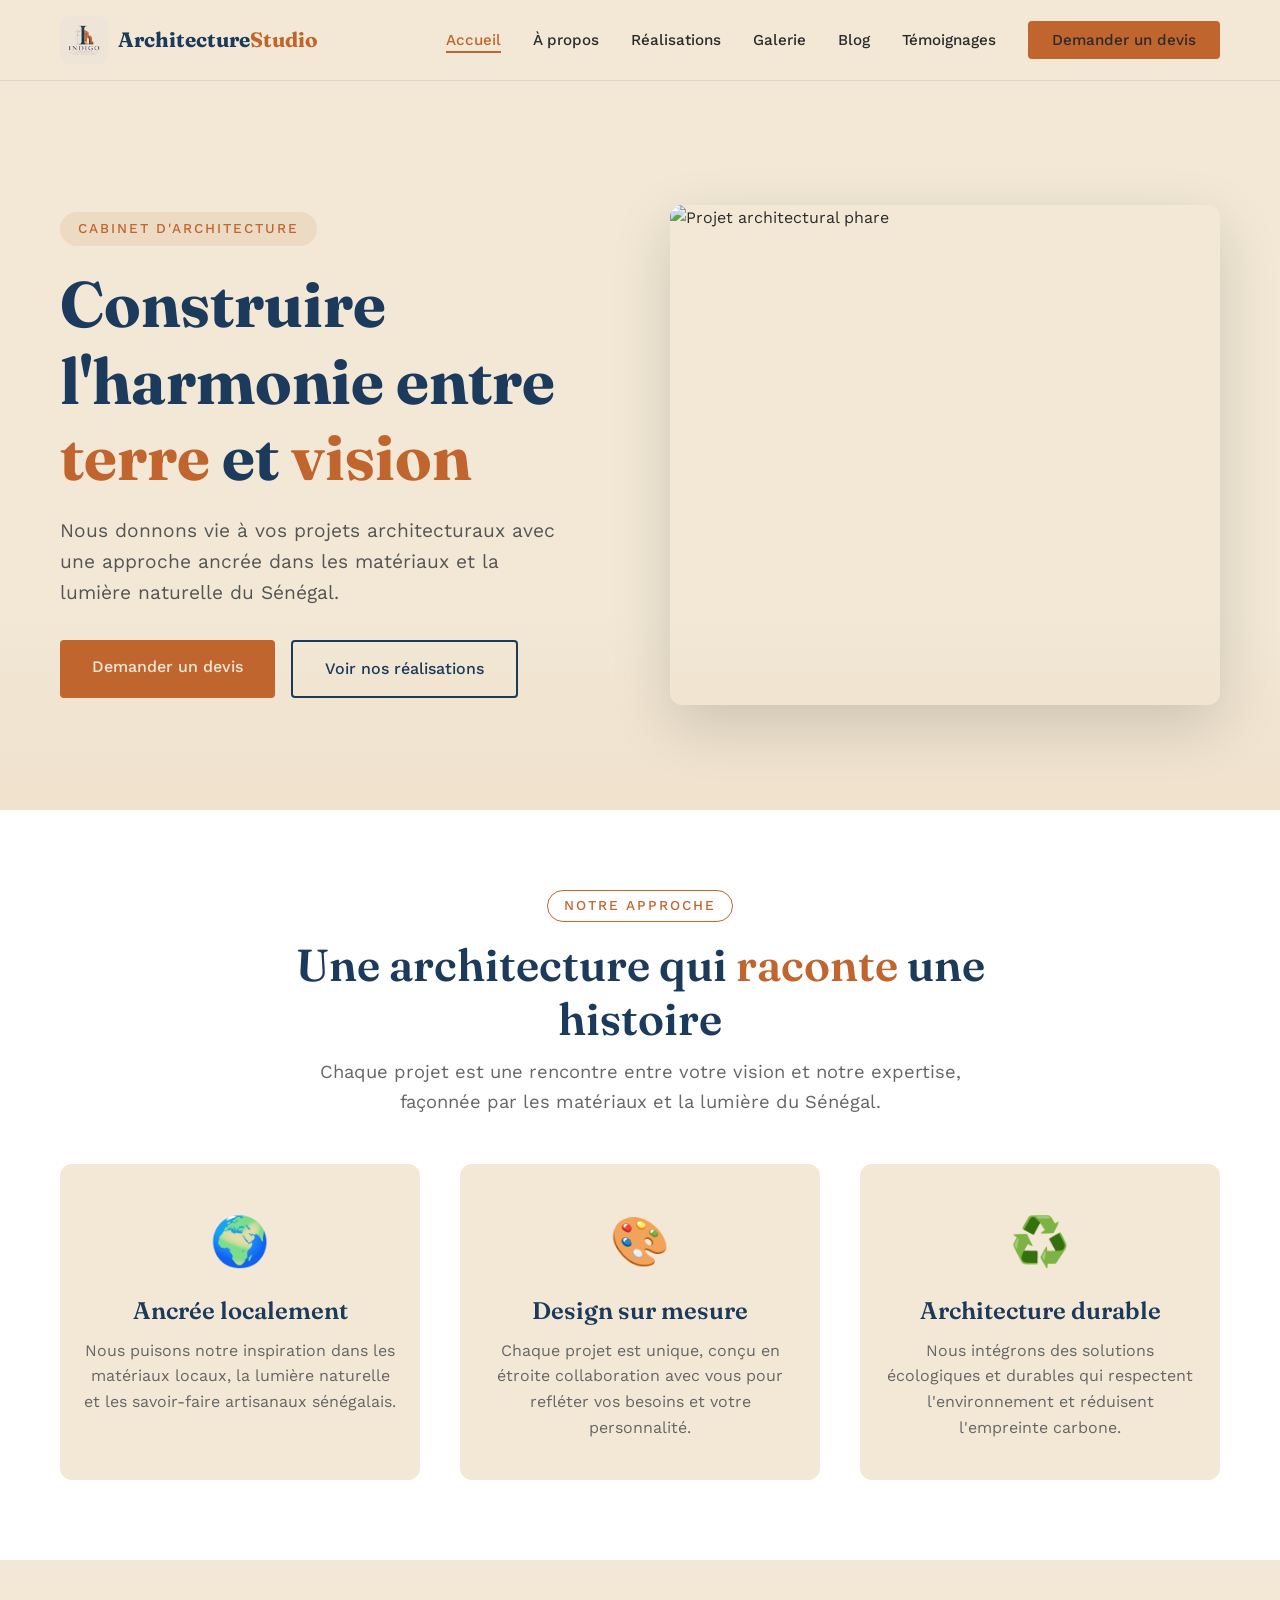
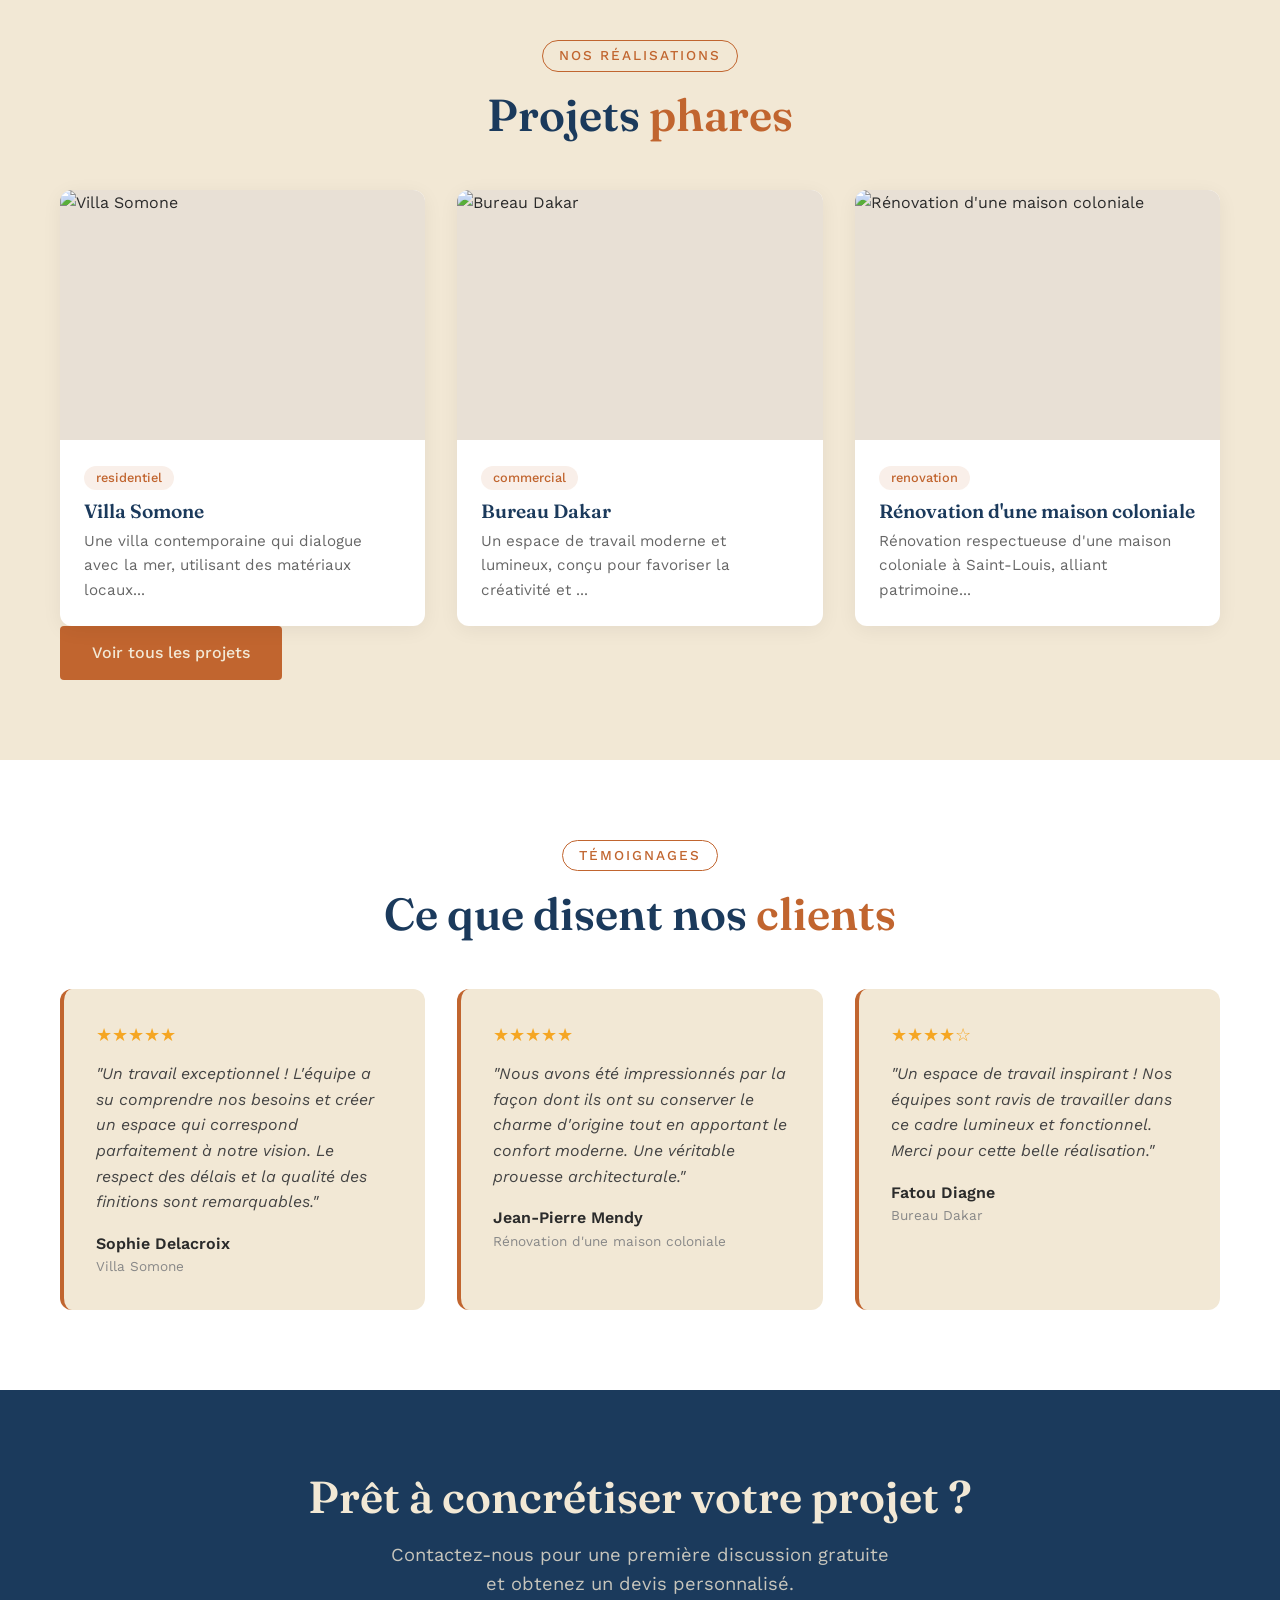
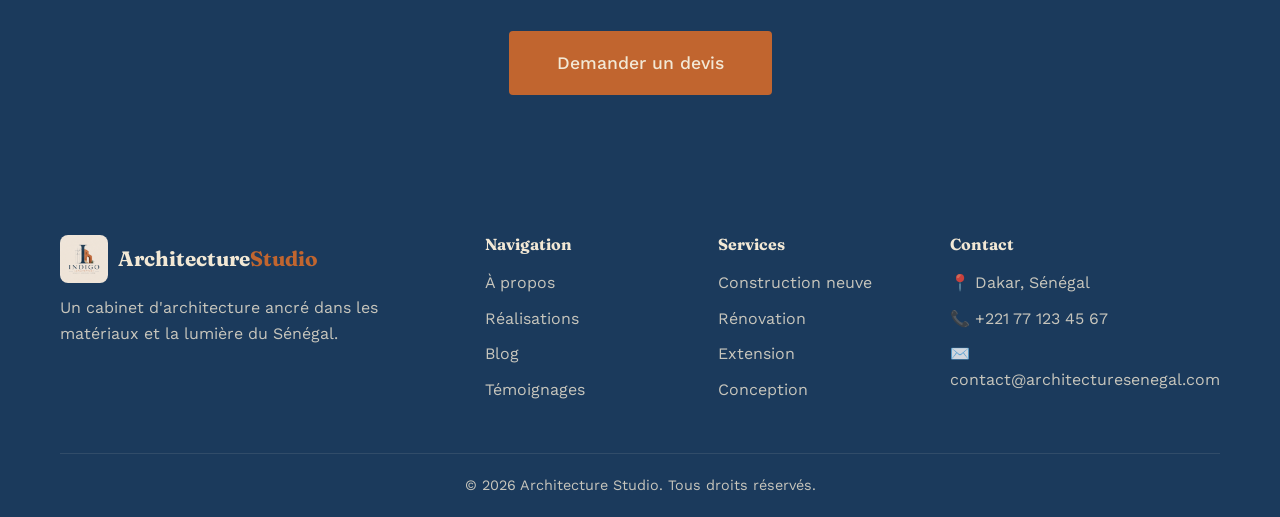
==== index.html @ aea900bd "Premiere commit" ====
<!doctype html>
<html lang="fr">
  <head>
    <meta charset="UTF-8" />
    <meta name="viewport" content="width=device-width, initial-scale=1.0" />
    <title>Cabinet d'Architecture | Réalisations et Devis</title>
    <meta
      name="description"
      content="Cabinet d'architecture spécialisé dans la construction, rénovation et extension. Découvrez nos réalisations et demandez un devis."
    />
    <link rel="preconnect" href="https://fonts.googleapis.com" />
    <link rel="preconnect" href="https://fonts.gstatic.com" crossorigin />
    <link
      href="https://fonts.googleapis.com/css2?family=Fraunces:opsz,wght@9..144,400;9..144,600;9..144,700&family=Work+Sans:wght@300;400;500;600&display=swap"
      rel="stylesheet"
    />
    <link rel="stylesheet" href="css/style.css" />
  </head>
  <body>
    <!-- Header -->
    <header class="header">
      <nav class="nav container">
        <a href="index.html" class="logo">
          <img
            src="images/Indigo.png"
            alt="Logo Indigo Architecture"
            class="logo-img"
          />
          <span class="logo-text"
            >Architecture<span class="logo-accent">Studio</span></span
          >
        </a>
        <button class="menu-toggle" aria-label="Menu">
          <span class="menu-bar"></span>
          <span class="menu-bar"></span>
          <span class="menu-bar"></span>
        </button>
        <ul class="nav-menu">
          <li><a href="index.html" class="active">Accueil</a></li>
          <li><a href="a-propos.html">À propos</a></li>
          <li><a href="realisations.html">Réalisations</a></li>
          <li><a href="galerie.html">Galerie</a></li>
          <li><a href="blog.html">Blog</a></li>
          <li><a href="temoignages.html">Témoignages</a></li>
          <li><a href="devis.html" class="btn-nav">Demander un devis</a></li>
        </ul>
      </nav>
    </header>

    <main>
      <!-- Hero Section -->
      <section class="hero">
        <div class="hero-content container">
          <div class="hero-text">
            <span class="hero-tag">Cabinet d'architecture</span>
            <h1>
              Construire l'harmonie entre
              <span class="highlight">terre</span> et
              <span class="highlight">vision</span>
            </h1>
            <p>
              Nous donnons vie à vos projets architecturaux avec une approche
              ancrée dans les matériaux et la lumière naturelle du Sénégal.
            </p>
            <div class="hero-actions">
              <a href="devis.html" class="btn btn-primary">Demander un devis</a>
              <a href="realisations.html" class="btn btn-secondary"
                >Voir nos réalisations</a
              >
            </div>
          </div>
          <div class="hero-image">
            <img
              src="https://images.unsplash.com/photo-1600585154340-be6161a56a0c?w=800&h=600&fit=crop&q=80"
              alt="Projet architectural phare"
              loading="lazy"
            />
          </div>
        </div>
        <div class="hero-pattern"></div>
      </section>

      <!-- Notre démarche -->
      <section class="approach section-padding">
        <div class="container">
          <div class="section-header">
            <span class="section-tag">Notre approche</span>
            <h2>
              Une architecture qui <span class="highlight">raconte</span> une
              histoire
            </h2>
            <p>
              Chaque projet est une rencontre entre votre vision et notre
              expertise, façonnée par les matériaux et la lumière du Sénégal.
            </p>
          </div>
          <div class="approach-grid">
            <div class="approach-card">
              <div class="approach-icon">🌍</div>
              <h3>Ancrée localement</h3>
              <p>
                Nous puisons notre inspiration dans les matériaux locaux, la
                lumière naturelle et les savoir-faire artisanaux sénégalais.
              </p>
            </div>
            <div class="approach-card">
              <div class="approach-icon">🎨</div>
              <h3>Design sur mesure</h3>
              <p>
                Chaque projet est unique, conçu en étroite collaboration avec
                vous pour refléter vos besoins et votre personnalité.
              </p>
            </div>
            <div class="approach-card">
              <div class="approach-icon">♻️</div>
              <h3>Architecture durable</h3>
              <p>
                Nous intégrons des solutions écologiques et durables qui
                respectent l'environnement et réduisent l'empreinte carbone.
              </p>
            </div>
          </div>
        </div>
      </section>

      <!-- Projets mis en avant -->
      <section class="featured-projects section-padding">
        <div class="container">
          <div class="section-header">
            <span class="section-tag">Nos réalisations</span>
            <h2>Projets <span class="highlight">phares</span></h2>
          </div>
          <div class="projects-grid" id="featured-projects">
            <!-- Les projets seront chargés dynamiquement via JavaScript -->
          </div>
          <div class="section-actions">
            <a href="realisations.html" class="btn btn-primary"
              >Voir tous les projets</a
            >
          </div>
        </div>
      </section>

      <!-- Témoignages -->
      <section class="testimonials section-padding">
        <div class="container">
          <div class="section-header">
            <span class="section-tag">Témoignages</span>
            <h2>Ce que disent nos <span class="highlight">clients</span></h2>
          </div>
          <div class="testimonials-grid" id="testimonials-home">
            <!-- Les témoignages seront chargés dynamiquement -->
          </div>
        </div>
      </section>

      <!-- CTA Devis -->
      <section class="cta-section">
        <div class="container">
          <div class="cta-content">
            <h2>Prêt à concrétiser votre projet ?</h2>
            <p>
              Contactez-nous pour une première discussion gratuite et obtenez un
              devis personnalisé.
            </p>
            <a href="devis.html" class="btn btn-primary btn-large"
              >Demander un devis</a
            >
          </div>
        </div>
      </section>
    </main>

    <!-- Footer -->
    <footer class="footer">
      <div class="container">
        <div class="footer-grid">
          <div class="footer-col">
            <a href="index.html" class="logo">
              <img
                src="images/Indigo.png"
                alt="Logo Indigo Architecture"
                class="logo-img"
              />
              <span class="logo-text"
                >Architecture<span class="logo-accent">Studio</span></span
              >
            </a>
            <p>
              Un cabinet d'architecture ancré dans les matériaux et la lumière
              du Sénégal.
            </p>
          </div>
          <div class="footer-col">
            <h4>Navigation</h4>
            <ul>
              <li><a href="a-propos.html">À propos</a></li>
              <li><a href="realisations.html">Réalisations</a></li>
              <li><a href="blog.html">Blog</a></li>
              <li><a href="temoignages.html">Témoignages</a></li>
            </ul>
          </div>
          <div class="footer-col">
            <h4>Services</h4>
            <ul>
              <li><a href="devis.html">Construction neuve</a></li>
              <li><a href="devis.html">Rénovation</a></li>
              <li><a href="devis.html">Extension</a></li>
              <li><a href="devis.html">Conception</a></li>
            </ul>
          </div>
          <div class="footer-col">
            <h4>Contact</h4>
            <ul>
              <li>📍 Dakar, Sénégal</li>
              <li>📞 +221 77 123 45 67</li>
              <li>✉️ contact@architecturesenegal.com</li>
            </ul>
          </div>
        </div>
        <div class="footer-bottom">
          <p>&copy; 2026 Architecture Studio. Tous droits réservés.</p>
        </div>
      </div>
    </footer>

    <script src="data/projets.js"></script>
    <script src="data/temoignages.js"></script>
    <script src="js/main.js"></script>
  </body>
</html>
---- css/style.css ----
/* ============================
   Variables et reset
   ============================ */
:root {
  /* Couleurs principales */
  --indigo: #1b3a5c;
  --terre-cuite: #c1652f;
  --sable-clair: #f2e8d5;
  --vert-baobab: #4c7a5e;

  /* Couleurs secondaires */
  --gris-anthracite: #2b2b2b;
  --gris-clair: #e8e0d5;
  --blanc: #ffffff;

  /* Typographie */
  --font-serif: "Fraunces", Georgia, serif;
  --font-sans: "Work Sans", Arial, sans-serif;

  /* Espacements */
  --container-width: 1200px;
  --section-padding: 80px 0;
  --border-radius: 4px;

  /* Transitions */
  --transition: 0.3s cubic-bezier(0.4, 0, 0.2, 1);
}

/* Reset */
* {
  margin: 0;
  padding: 0;
  box-sizing: border-box;
}

html {
  scroll-behavior: smooth;
}

body {
  font-family: var(--font-sans);
  color: var(--gris-anthracite);
  background-color: var(--sable-clair);
  line-height: 1.6;
}

img {
  max-width: 100%;
  height: auto;
  display: block;
}

a {
  text-decoration: none;
  color: inherit;
}

ul {
  list-style: none;
}

.container {
  max-width: var(--container-width);
  margin: 0 auto;
  padding: 0 20px;
}

/* ============================
   Typographie
   ============================ */
h1,
h2,
h3,
h4,
h5,
h6 {
  font-family: var(--font-serif);
  color: var(--indigo);
  line-height: 1.2;
}

h1 {
  font-size: clamp(2.5rem, 5vw, 4rem);
  font-weight: 700;
}

h2 {
  font-size: clamp(2rem, 3.5vw, 2.8rem);
  font-weight: 600;
}

h3 {
  font-size: 1.5rem;
  font-weight: 600;
}

.highlight {
  color: var(--terre-cuite);
}

.section-tag {
  display: inline-block;
  font-size: 0.85rem;
  font-weight: 500;
  text-transform: uppercase;
  letter-spacing: 2px;
  color: var(--terre-cuite);
  border: 1px solid var(--terre-cuite);
  padding: 4px 16px;
  border-radius: 20px;
  margin-bottom: 16px;
}

.section-header {
  text-align: center;
  max-width: 700px;
  margin: 0 auto 48px;
}

.section-header p {
  font-size: 1.15rem;
  color: #666;
  margin-top: 12px;
}

.section-padding {
  padding: var(--section-padding);
}

/* ============================
   Buttons
   ============================ */
.btn {
  display: inline-block;
  padding: 14px 32px;
  font-family: var(--font-sans);
  font-weight: 500;
  font-size: 1rem;
  border: none;
  border-radius: var(--border-radius);
  cursor: pointer;
  transition: var(--transition);
  text-align: center;
}

.btn-primary {
  background: var(--terre-cuite);
  color: var(--sable-clair);
}

.btn-primary:hover {
  background: #a8521f;
  transform: translateY(-2px);
  box-shadow: 0 8px 24px rgba(193, 101, 47, 0.3);
}

.btn-secondary {
  background: transparent;
  color: var(--indigo);
  border: 2px solid var(--indigo);
}

.btn-secondary:hover {
  background: var(--indigo);
  color: var(--sable-clair);
}

.btn-large {
  padding: 18px 48px;
  font-size: 1.1rem;
}

.btn-full {
  width: 100%;
}

.btn-nav {
  background: var(--terre-cuite);
  color: var(--sable-clair);
  padding: 10px 24px;
  border-radius: var(--border-radius);
  font-weight: 500;
}

.btn-nav:hover {
  background: #a8521f;
}

/* ============================
   Header / Navigation
   ============================ */
.header {
  position: fixed;
  top: 0;
  left: 0;
  width: 100%;
  z-index: 1000;
  background: rgba(242, 232, 213, 0.95);
  backdrop-filter: blur(10px);
  border-bottom: 1px solid rgba(27, 58, 92, 0.1);
  transition: var(--transition);
}

.nav {
  display: flex;
  justify-content: space-between;
  align-items: center;
  padding: 16px 20px;
  max-width: var(--container-width);
  margin: 0 auto;
}

.logo {
  display: flex;
  align-items: center;
  gap: 10px;
  font-family: var(--font-serif);
  font-weight: 700;
  font-size: 1.3rem;
  color: var(--indigo);
}

.logo-img {
  width: 48px;
  height: auto;
  display: block;
  border-radius: 8px;
  object-fit: contain;
}

.logo-icon {
  font-size: 1.8rem;
  color: var(--terre-cuite);
}

.logo-accent {
  color: var(--terre-cuite);
}

.nav-menu {
  display: flex;
  align-items: center;
  gap: 32px;
}

.nav-menu a {
  font-weight: 500;
  font-size: 0.95rem;
  color: var(--gris-anthracite);
  transition: var(--transition);
  position: relative;
}

.nav-menu a::after {
  content: "";
  position: absolute;
  bottom: -4px;
  left: 0;
  width: 0;
  height: 2px;
  background: var(--terre-cuite);
  transition: var(--transition);
}

.nav-menu a:hover::after,
.nav-menu a.active::after {
  width: 100%;
}

.nav-menu a.active {
  color: var(--terre-cuite);
}

.menu-toggle {
  display: none;
  flex-direction: column;
  gap: 5px;
  background: none;
  border: none;
  cursor: pointer;
  padding: 4px;
}

.menu-bar {
  width: 28px;
  height: 2px;
  background: var(--indigo);
  transition: var(--transition);
}

/* ============================
   Hero
   ============================ */
.hero {
  padding-top: 100px;
  min-height: 90vh;
  display: flex;
  align-items: center;
  position: relative;
  overflow: hidden;
  background: var(--sable-clair);
}

.hero-content {
  display: grid;
  grid-template-columns: 1fr 1fr;
  gap: 60px;
  align-items: center;
  position: relative;
  z-index: 2;
}

.hero-tag {
  display: inline-block;
  font-size: 0.85rem;
  font-weight: 500;
  text-transform: uppercase;
  letter-spacing: 2px;
  color: var(--terre-cuite);
  background: rgba(193, 101, 47, 0.1);
  padding: 6px 18px;
  border-radius: 20px;
  margin-bottom: 20px;
}

.hero-text h1 {
  margin-bottom: 20px;
}

.hero-text p {
  font-size: 1.2rem;
  color: #555;
  max-width: 500px;
  margin-bottom: 32px;
}

.hero-actions {
  display: flex;
  gap: 16px;
  flex-wrap: wrap;
}

.hero-image {
  border-radius: 12px;
  overflow: hidden;
  box-shadow: 0 20px 60px rgba(0, 0, 0, 0.15);
}

.hero-image img {
  width: 100%;
  height: 500px;
  object-fit: cover;
  transition: var(--transition);
}

.hero-image:hover img {
  transform: scale(1.03);
}

.hero-pattern {
  position: absolute;
  bottom: 0;
  left: 0;
  width: 100%;
  height: 200px;
  background: linear-gradient(180deg, transparent, rgba(193, 101, 47, 0.05));
  z-index: 1;
}

/* ============================
   Approach
   ============================ */
.approach {
  background: var(--blanc);
}

.approach-grid {
  display: grid;
  grid-template-columns: repeat(3, 1fr);
  gap: 40px;
}

.approach-card {
  text-align: center;
  padding: 40px 24px;
  background: var(--sable-clair);
  border-radius: 12px;
  transition: var(--transition);
}

.approach-card:hover {
  transform: translateY(-8px);
  box-shadow: 0 12px 40px rgba(0, 0, 0, 0.08);
}

.approach-icon {
  font-size: 3rem;
  margin-bottom: 16px;
}

.approach-card h3 {
  margin-bottom: 12px;
}

.approach-card p {
  color: #666;
}

/* ============================
   Projects Grid
   ============================ */
.projects-grid {
  display: grid;
  grid-template-columns: repeat(auto-fill, minmax(340px, 1fr));
  gap: 32px;
}

.project-card {
  background: var(--blanc);
  border-radius: 12px;
  overflow: hidden;
  box-shadow: 0 4px 20px rgba(0, 0, 0, 0.06);
  transition: var(--transition);
}

.project-card:hover {
  transform: translateY(-6px);
  box-shadow: 0 12px 40px rgba(0, 0, 0, 0.12);
}

.project-card-image {
  height: 250px;
  overflow: hidden;
  background: var(--gris-clair);
}

.project-card-image img {
  width: 100%;
  height: 100%;
  object-fit: cover;
  transition: var(--transition);
}

.project-card:hover .project-card-image img {
  transform: scale(1.05);
}

.project-card-content {
  padding: 24px;
}

.project-card-content h3 {
  font-size: 1.2rem;
  margin-bottom: 6px;
}

.project-card-content .project-category {
  display: inline-block;
  font-size: 0.8rem;
  font-weight: 500;
  color: var(--terre-cuite);
  background: rgba(193, 101, 47, 0.1);
  padding: 2px 12px;
  border-radius: 12px;
  margin-bottom: 10px;
}

.project-card-content p {
  color: #666;
  font-size: 0.95rem;
}

/* ============================
   Testimonials
   ============================ */
.testimonials {
  background: var(--blanc);
}

.testimonials-grid {
  display: grid;
  grid-template-columns: repeat(auto-fill, minmax(300px, 1fr));
  gap: 32px;
}

.testimonial-card {
  background: var(--sable-clair);
  padding: 32px;
  border-radius: 12px;
  border-left: 4px solid var(--terre-cuite);
}

.testimonial-card .stars {
  color: #f5a623;
  font-size: 1.1rem;
  margin-bottom: 12px;
}

.testimonial-card blockquote {
  font-style: italic;
  color: #444;
  margin-bottom: 16px;
}

.testimonial-card .client {
  display: flex;
  align-items: center;
  gap: 12px;
}

.testimonial-card .client-name {
  font-weight: 600;
}

.testimonial-card .client-project {
  font-size: 0.85rem;
  color: #888;
}

/* ============================
   CTA Section
   ============================ */
.cta-section {
  background: var(--indigo);
  padding: 80px 0;
  text-align: center;
}

.cta-content h2 {
  color: var(--sable-clair);
  margin-bottom: 16px;
}

.cta-content p {
  color: rgba(242, 232, 213, 0.8);
  font-size: 1.15rem;
  max-width: 500px;
  margin: 0 auto 32px;
}

/* ============================
   Page Hero
   ============================ */
.page-hero {
  padding: 140px 0 60px;
  background: var(--indigo);
  color: var(--sable-clair);
  text-align: center;
}

.page-hero h1 {
  color: var(--sable-clair);
  margin-bottom: 12px;
}

.page-hero p {
  font-size: 1.1rem;
  opacity: 0.8;
  max-width: 600px;
  margin: 0 auto;
}

/* ============================
   About Page
   ============================ */
.about-grid {
  display: grid;
  grid-template-columns: 1fr 1fr;
  gap: 60px;
  align-items: center;
}

.about-content h2 {
  margin-bottom: 20px;
}

.about-content p {
  color: #555;
  margin-bottom: 16px;
}

.about-stats {
  display: grid;
  grid-template-columns: repeat(3, 1fr);
  gap: 24px;
  margin-top: 32px;
}

.stat {
  text-align: center;
}

.stat-number {
  display: block;
  font-family: var(--font-serif);
  font-size: 2.2rem;
  font-weight: 700;
  color: var(--terre-cuite);
}

.stat-label {
  font-size: 0.9rem;
  color: #666;
}

.about-image img {
  border-radius: 12px;
  width: 100%;
  height: 400px;
  object-fit: cover;
}

/* Team */
.team-grid {
  display: grid;
  grid-template-columns: repeat(auto-fill, minmax(280px, 1fr));
  gap: 40px;
}

.team-card {
  text-align: center;
  background: var(--blanc);
  padding: 32px 24px;
  border-radius: 12px;
  box-shadow: 0 4px 20px rgba(0, 0, 0, 0.06);
}

.team-card img {
  width: 120px;
  height: 120px;
  border-radius: 50%;
  object-fit: cover;
  margin: 0 auto 16px;
}

.team-role {
  display: block;
  font-size: 0.85rem;
  color: var(--terre-cuite);
  font-weight: 500;
  margin-bottom: 8px;
}

/* Values */
.values-grid {
  display: grid;
  grid-template-columns: repeat(auto-fill, minmax(250px, 1fr));
  gap: 32px;
}

.value-card {
  text-align: center;
  padding: 32px 20px;
  background: var(--sable-clair);
  border-radius: 12px;
  transition: var(--transition);
}

.value-card:hover {
  transform: translateY(-4px);
  box-shadow: 0 8px 30px rgba(0, 0, 0, 0.08);
}

.value-icon {
  font-size: 2.8rem;
  margin-bottom: 12px;
}

.value-card h3 {
  margin-bottom: 8px;
}

.value-card p {
  color: #666;
  font-size: 0.95rem;
}

/* ============================
   Portfolio Filters
   ============================ */
.filter-section {
  display: flex;
  flex-wrap: wrap;
  gap: 12px;
  justify-content: center;
  margin-bottom: 40px;
}

.filter-btn {
  padding: 10px 24px;
  border: 2px solid var(--indigo);
  background: transparent;
  border-radius: 30px;
  cursor: pointer;
  font-family: var(--font-sans);
  font-weight: 500;
  font-size: 0.95rem;
  color: var(--indigo);
  transition: var(--transition);
}

.filter-btn:hover,
.filter-btn.active {
  background: var(--indigo);
  color: var(--sable-clair);
}

/* ============================
   Gallery / Lightbox
   ============================ */
.gallery-grid {
  display: grid;
  grid-template-columns: repeat(auto-fill, minmax(250px, 1fr));
  gap: 16px;
}

.gallery-item {
  cursor: pointer;
  border-radius: 8px;
  overflow: hidden;
  transition: var(--transition);
  aspect-ratio: 1;
}

.gallery-item:hover {
  transform: scale(1.02);
  box-shadow: 0 8px 30px rgba(0, 0, 0, 0.2);
}

.gallery-item img {
  width: 100%;
  height: 100%;
  object-fit: cover;
}

/* Lightbox */
.lightbox {
  display: none;
  position: fixed;
  top: 0;
  left: 0;
  width: 100%;
  height: 100%;
  background: rgba(0, 0, 0, 0.9);
  z-index: 2000;
  justify-content: center;
  align-items: center;
  padding: 40px;
}

.lightbox.active {
  display: flex;
}

.lightbox-image {
  max-width: 90%;
  max-height: 85vh;
  object-fit: contain;
  border-radius: 4px;
}

.lightbox-close {
  position: absolute;
  top: 20px;
  right: 30px;
  background: none;
  border: none;
  color: var(--blanc);
  font-size: 3rem;
  cursor: pointer;
  transition: var(--transition);
}

.lightbox-close:hover {
  transform: rotate(90deg);
}

.lightbox-prev,
.lightbox-next {
  position: absolute;
  top: 50%;
  transform: translateY(-50%);
  background: rgba(255, 255, 255, 0.1);
  border: none;
  color: var(--blanc);
  font-size: 3rem;
  padding: 20px;
  cursor: pointer;
  transition: var(--transition);
  border-radius: 50%;
  width: 60px;
  height: 60px;
  display: flex;
  align-items: center;
  justify-content: center;
}

.lightbox-prev:hover,
.lightbox-next:hover {
  background: rgba(255, 255, 255, 0.2);
}

.lightbox-prev {
  left: 20px;
}

.lightbox-next {
  right: 20px;
}

/* ============================
   Devis / Contact Forms
   ============================ */
.devis-grid,
.contact-grid {
  display: grid;
  grid-template-columns: 1fr 1fr;
  gap: 60px;
}

.devis-form-wrapper,
.contact-form-wrapper {
  background: var(--blanc);
  padding: 40px;
  border-radius: 12px;
  box-shadow: 0 4px 20px rgba(0, 0, 0, 0.06);
}

.devis-info {
  padding: 40px 0;
}

.devis-info h3 {
  margin-bottom: 24px;
}

.devis-info ul {
  margin-bottom: 32px;
}

.devis-info ul li {
  padding: 8px 0;
  color: #555;
}

.devis-contact {
  background: var(--sable-clair);
  padding: 24px;
  border-radius: 8px;
}

.devis-contact h4 {
  margin-bottom: 8px;
}

.form-group {
  margin-bottom: 24px;
}

.form-group label {
  display: block;
  font-weight: 500;
  margin-bottom: 6px;
  font-size: 0.95rem;
}

.form-group input,
.form-group select,
.form-group textarea {
  width: 100%;
  padding: 12px 16px;
  border: 2px solid #e0d8cc;
  border-radius: var(--border-radius);
  font-family: var(--font-sans);
  font-size: 1rem;
  transition: var(--transition);
  background: var(--sable-clair);
}

.form-group input:focus,
.form-group select:focus,
.form-group textarea:focus {
  outline: none;
  border-color: var(--terre-cuite);
  box-shadow: 0 0 0 4px rgba(193, 101, 47, 0.1);
}

.form-group textarea {
  resize: vertical;
}

.devis-confirmation,
.contact-confirmation {
  text-align: center;
  padding: 40px;
}

.confirmation-icon {
  display: inline-flex;
  width: 60px;
  height: 60px;
  background: var(--vert-baobab);
  color: var(--blanc);
  border-radius: 50%;
  font-size: 2rem;
  align-items: center;
  justify-content: center;
  margin-bottom: 16px;
}

/* Contact info */
.contact-info {
  padding: 40px 0;
}

.contact-item {
  display: flex;
  gap: 16px;
  margin-bottom: 24px;
}

.contact-icon {
  font-size: 1.5rem;
  min-width: 40px;
}

.contact-item strong {
  display: block;
  margin-bottom: 4px;
}

.contact-item p {
  color: #666;
}

/* ============================
   Blog
   ============================ */
.blog-grid {
  display: grid;
  grid-template-columns: repeat(auto-fill, minmax(340px, 1fr));
  gap: 32px;
}

.blog-card {
  background: var(--blanc);
  border-radius: 12px;
  overflow: hidden;
  box-shadow: 0 4px 20px rgba(0, 0, 0, 0.06);
  transition: var(--transition);
}

.blog-card:hover {
  transform: translateY(-6px);
  box-shadow: 0 12px 40px rgba(0, 0, 0, 0.12);
}

.blog-card-image {
  height: 200px;
  overflow: hidden;
}

.blog-card-image img {
  width: 100%;
  height: 100%;
  object-fit: cover;
  transition: var(--transition);
}

.blog-card:hover .blog-card-image img {
  transform: scale(1.05);
}

.blog-card-content {
  padding: 24px;
}

.blog-card-content .blog-meta {
  display: flex;
  gap: 16px;
  font-size: 0.85rem;
  color: #888;
  margin-bottom: 10px;
}

.blog-card-content .blog-category {
  display: inline-block;
  font-size: 0.8rem;
  font-weight: 500;
  color: var(--terre-cuite);
  background: rgba(193, 101, 47, 0.1);
  padding: 2px 12px;
  border-radius: 12px;
}

.blog-card-content h3 {
  margin: 10px 0 12px;
  font-size: 1.2rem;
}

.blog-card-content p {
  color: #666;
  font-size: 0.95rem;
}

/* ============================
   Footer
   ============================ */
.footer {
  background: var(--indigo);
  color: rgba(242, 232, 213, 0.8);
  padding: 60px 0 20px;
}

.footer-grid {
  display: grid;
  grid-template-columns: 2fr 1fr 1fr 1fr;
  gap: 40px;
  margin-bottom: 40px;
}

.footer-col h4 {
  color: var(--sable-clair);
  margin-bottom: 16px;
  font-size: 1rem;
}

.footer-col ul li {
  margin-bottom: 10px;
}

.footer-col ul li a {
  transition: var(--transition);
}

.footer-col ul li a:hover {
  color: var(--terre-cuite);
}

.footer .logo {
  color: var(--sable-clair);
  margin-bottom: 12px;
}

.footer-bottom {
  border-top: 1px solid rgba(242, 232, 213, 0.1);
  padding-top: 20px;
  text-align: center;
  font-size: 0.9rem;
}

/* ============================
   Responsive
   ============================ */
@media (max-width: 1024px) {
  .hero-content,
  .about-grid,
  .devis-grid,
  .contact-grid {
    grid-template-columns: 1fr;
    gap: 40px;
  }

  .hero {
    padding-top: 80px;
    min-height: auto;
  }

  .hero-text p {
    max-width: 100%;
  }

  .hero-image img {
    height: 350px;
  }

  .approach-grid {
    grid-template-columns: 1fr 1fr;
  }

  .footer-grid {
    grid-template-columns: 1fr 1fr;
  }
}

@media (max-width: 768px) {
  .menu-toggle {
    display: flex;
  }

  .nav-menu {
    display: none;
    flex-direction: column;
    gap: 20px;
    position: absolute;
    top: 100%;
    left: 0;
    width: 100%;
    background: var(--sable-clair);
    padding: 24px 20px;
    border-bottom: 2px solid rgba(27, 58, 92, 0.1);
  }

  .nav-menu.open {
    display: flex;
  }

  .approach-grid,
  .values-grid {
    grid-template-columns: 1fr;
  }

  .projects-grid,
  .blog-grid {
    grid-template-columns: 1fr;
  }

  .testimonials-grid {
    grid-template-columns: 1fr;
  }

  .about-stats {
    grid-template-columns: 1fr 1fr;
  }

  .footer-grid {
    grid-template-columns: 1fr;
    gap: 32px;
  }

  .gallery-grid {
    grid-template-columns: repeat(auto-fill, minmax(150px, 1fr));
  }

  .devis-form-wrapper,
  .contact-form-wrapper {
    padding: 24px;
  }

  .hero-actions {
    flex-direction: column;
  }

  .hero-actions .btn {
    width: 100%;
    text-align: center;
  }

  .section-padding {
    padding: 50px 0;
  }

  .cta-section {
    padding: 50px 0;
  }

  .lightbox-prev,
  .lightbox-next {
    font-size: 2rem;
    width: 44px;
    height: 44px;
    padding: 10px;
  }

  .lightbox-prev {
    left: 10px;
  }

  .lightbox-next {
    right: 10px;
  }
}

@media (max-width: 480px) {
  .hero-text h1 {
    font-size: 2rem;
  }

  .hero-image img {
    height: 250px;
  }

  .about-image img {
    height: 250px;
  }

  .gallery-grid {
    grid-template-columns: 1fr 1fr;
  }

  .filter-btn {
    padding: 8px 16px;
    font-size: 0.85rem;
  }
}
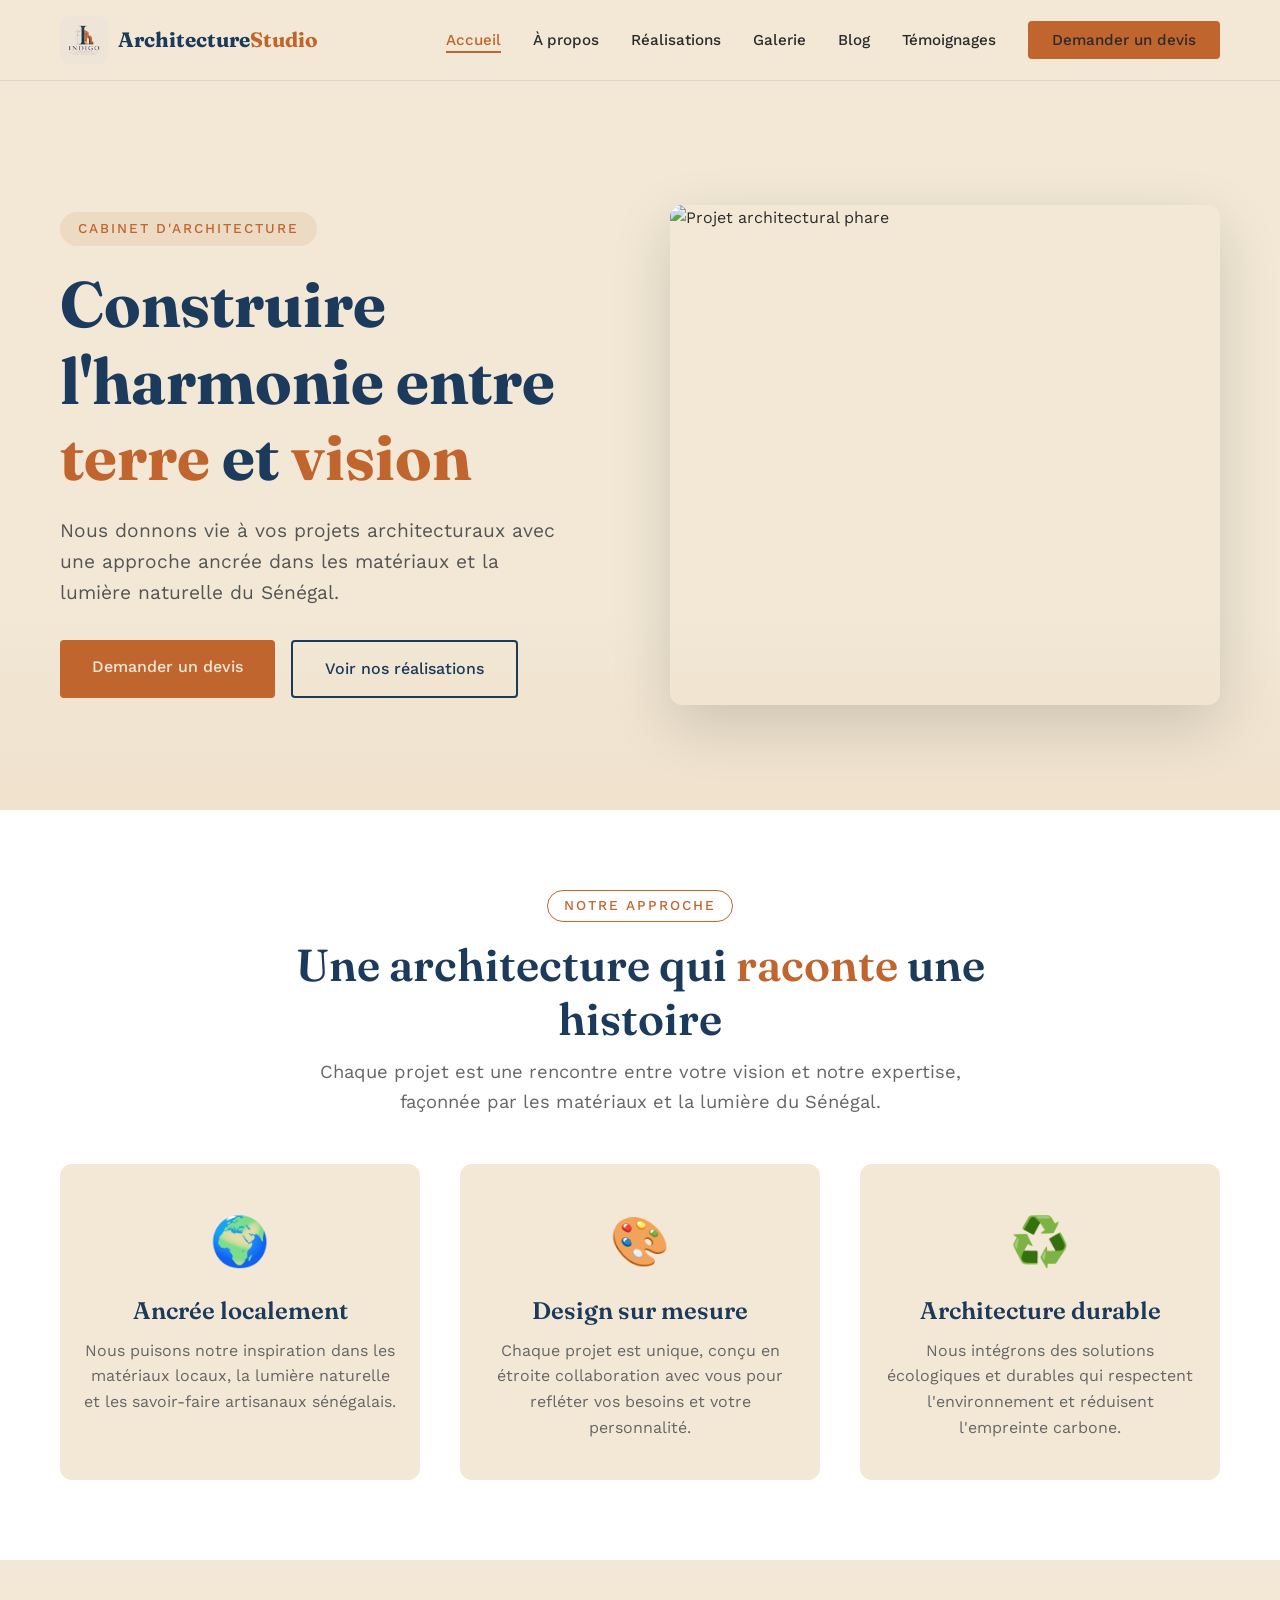
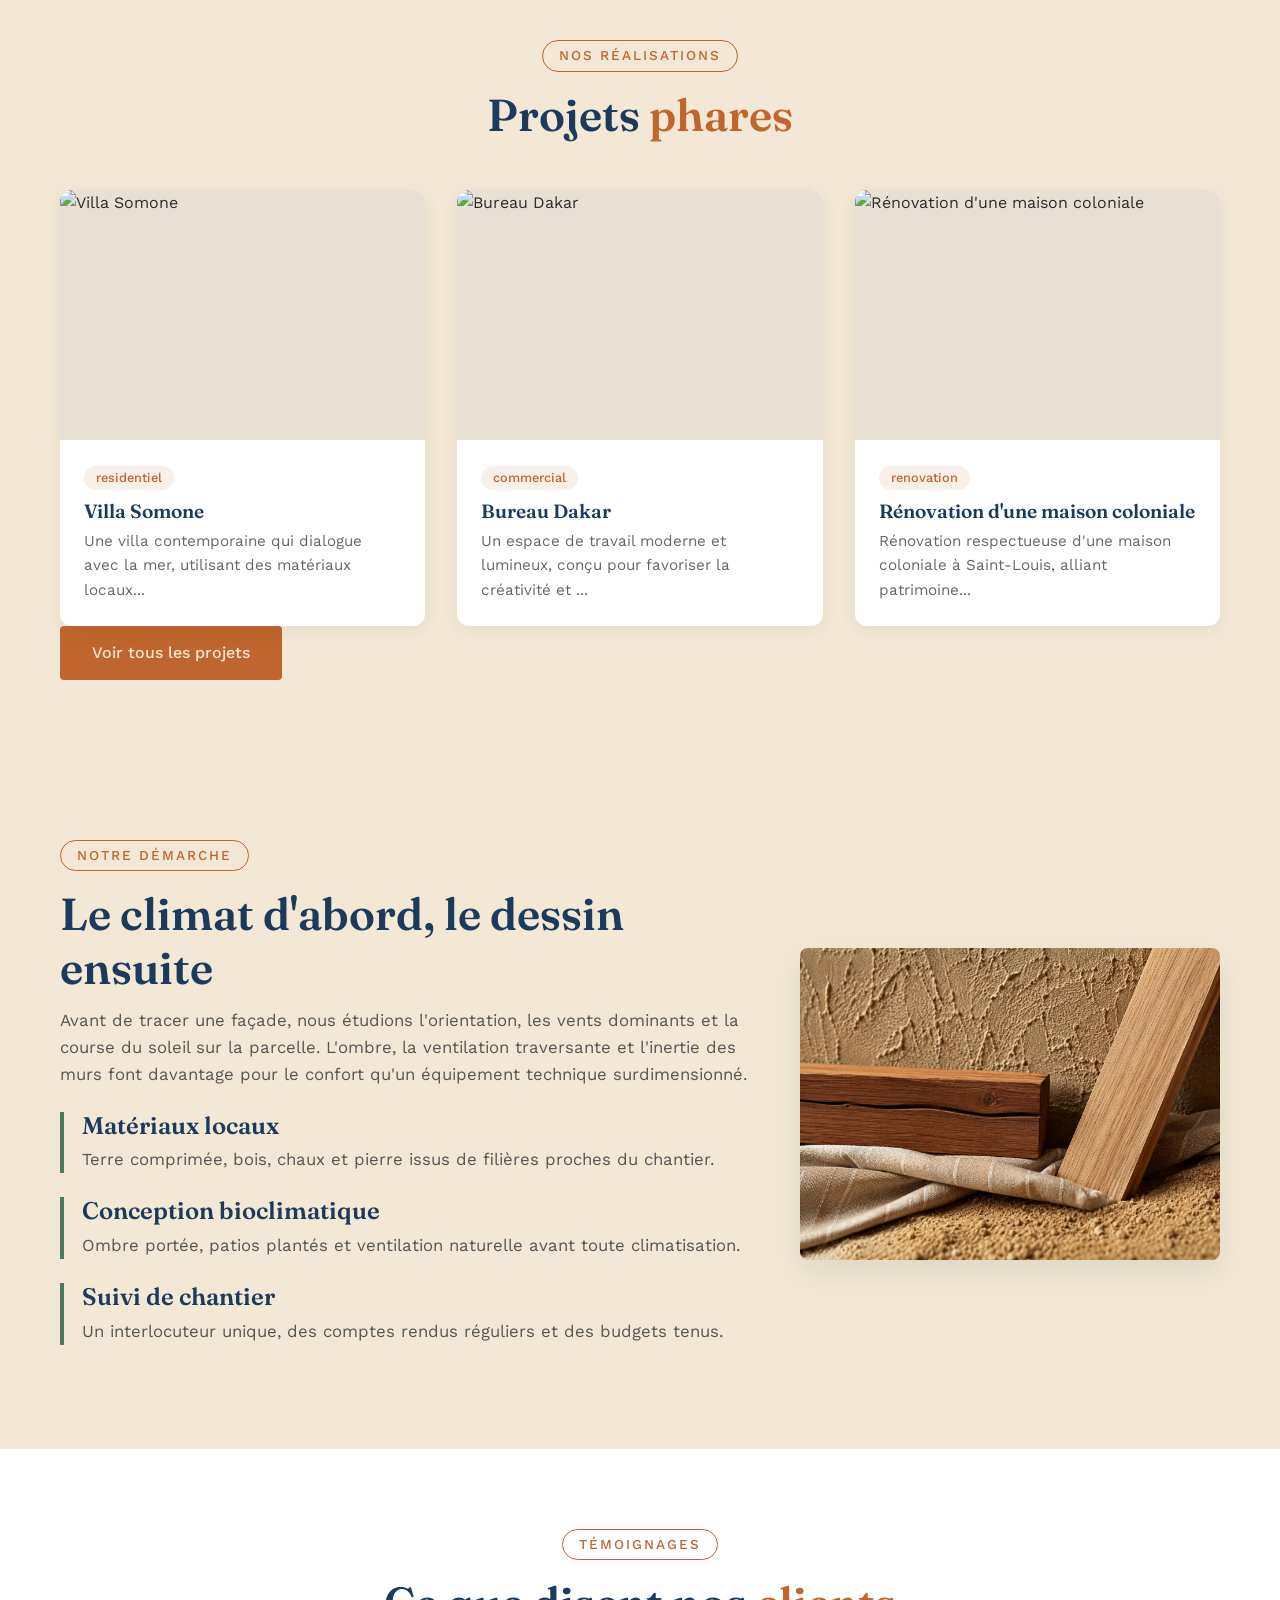
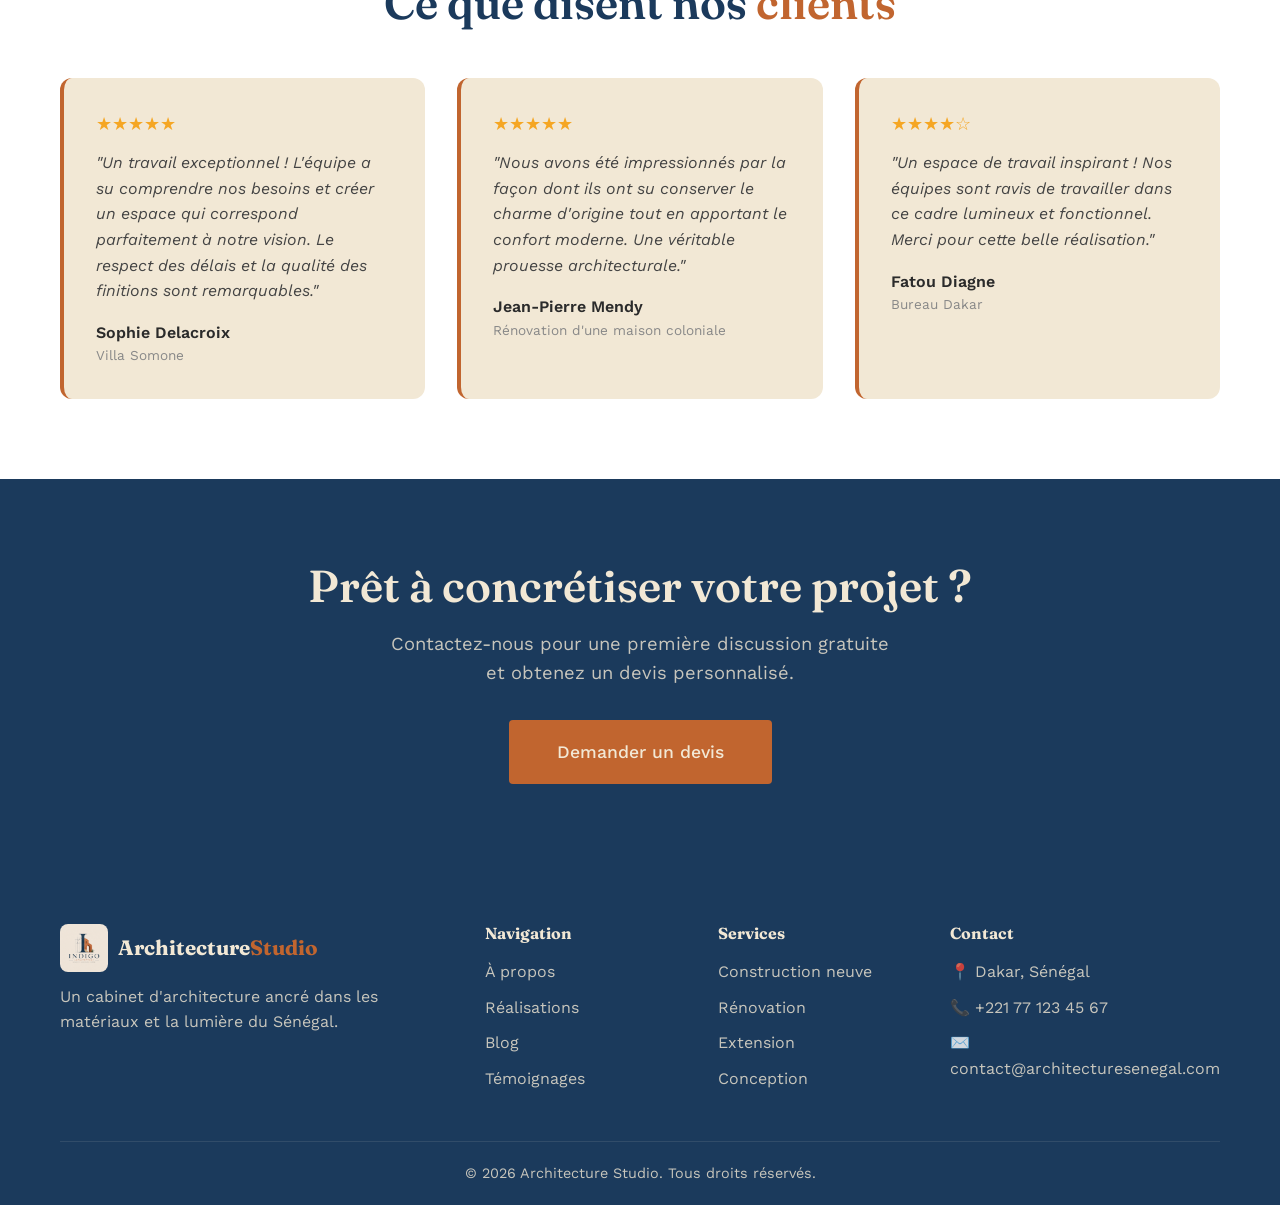
==== commit 974c1297: "Page accueil" ====
--- a/index.html
+++ b/index.html
@@ -142,6 +142,55 @@
       </section>
 
       <!-- Témoignages -->
+      <!-- Detailed approach section inserted after featured projects -->
+      <section class="approach-detail section-padding">
+        <div class="container approach-detail-grid">
+          <div class="approach-detail-text">
+            <span class="section-tag">Notre démarche</span>
+            <h2>Le climat d'abord, le dessin ensuite</h2>
+            <p>
+              Avant de tracer une façade, nous étudions l'orientation, les vents
+              dominants et la course du soleil sur la parcelle. L'ombre, la
+              ventilation traversante et l'inertie des murs font davantage pour
+              le confort qu'un équipement technique surdimensionné.
+            </p>
+
+            <div class="approach-features">
+              <div class="feature">
+                <h3>Matériaux locaux</h3>
+                <p>
+                  Terre comprimée, bois, chaux et pierre issus de filières
+                  proches du chantier.
+                </p>
+              </div>
+
+              <div class="feature">
+                <h3>Conception bioclimatique</h3>
+                <p>
+                  Ombre portée, patios plantés et ventilation naturelle avant
+                  toute climatisation.
+                </p>
+              </div>
+
+              <div class="feature">
+                <h3>Suivi de chantier</h3>
+                <p>
+                  Un interlocuteur unique, des comptes rendus réguliers et des
+                  budgets tenus.
+                </p>
+              </div>
+            </div>
+          </div>
+
+          <div class="approach-detail-image">
+            <img
+              src="./images/img1.png"
+              alt="Matériaux locaux et texture bois"
+              loading="lazy"
+            />
+          </div>
+        </div>
+      </section>
       <section class="testimonials section-padding">
         <div class="container">
           <div class="section-header">
@@ -178,7 +227,7 @@
           <div class="footer-col">
             <a href="index.html" class="logo">
               <img
-                src="images/Indigo.png"
+                src="./images/Indigo.png"
                 alt="Logo Indigo Architecture"
                 class="logo-img"
               />
--- a/css/style.css
+++ b/css/style.css
@@ -378,6 +378,58 @@
   display: grid;
   grid-template-columns: repeat(3, 1fr);
   gap: 40px;
+}
+
+/* Detailed approach section (two-column layout) */
+.approach-detail {
+  background: var(--sable-clair);
+}
+
+.approach-detail-grid {
+  display: grid;
+  grid-template-columns: 1fr 420px;
+  gap: 48px;
+  align-items: center;
+}
+
+.approach-detail-text h2 {
+  font-size: clamp(2rem, 3.5vw, 3rem);
+  margin-bottom: 12px;
+  color: var(--indigo);
+}
+
+.approach-detail-text p {
+  color: #555;
+  font-size: 1.05rem;
+  margin-bottom: 24px;
+}
+
+.approach-features .feature {
+  border-left: 4px solid var(--vert-baobab);
+  padding-left: 18px;
+  margin-bottom: 18px;
+}
+
+.approach-features h3 {
+  margin-bottom: 6px;
+  color: var(--indigo);
+}
+
+.approach-detail-image img {
+  width: 100%;
+  height: auto;
+  border-radius: 8px;
+  display: block;
+  box-shadow: 0 12px 30px rgba(0, 0, 0, 0.08);
+}
+
+@media (max-width: 900px) {
+  .approach-detail-grid {
+    grid-template-columns: 1fr;
+  }
+  .approach-detail-image {
+    order: -1;
+  }
 }
 
 .approach-card {
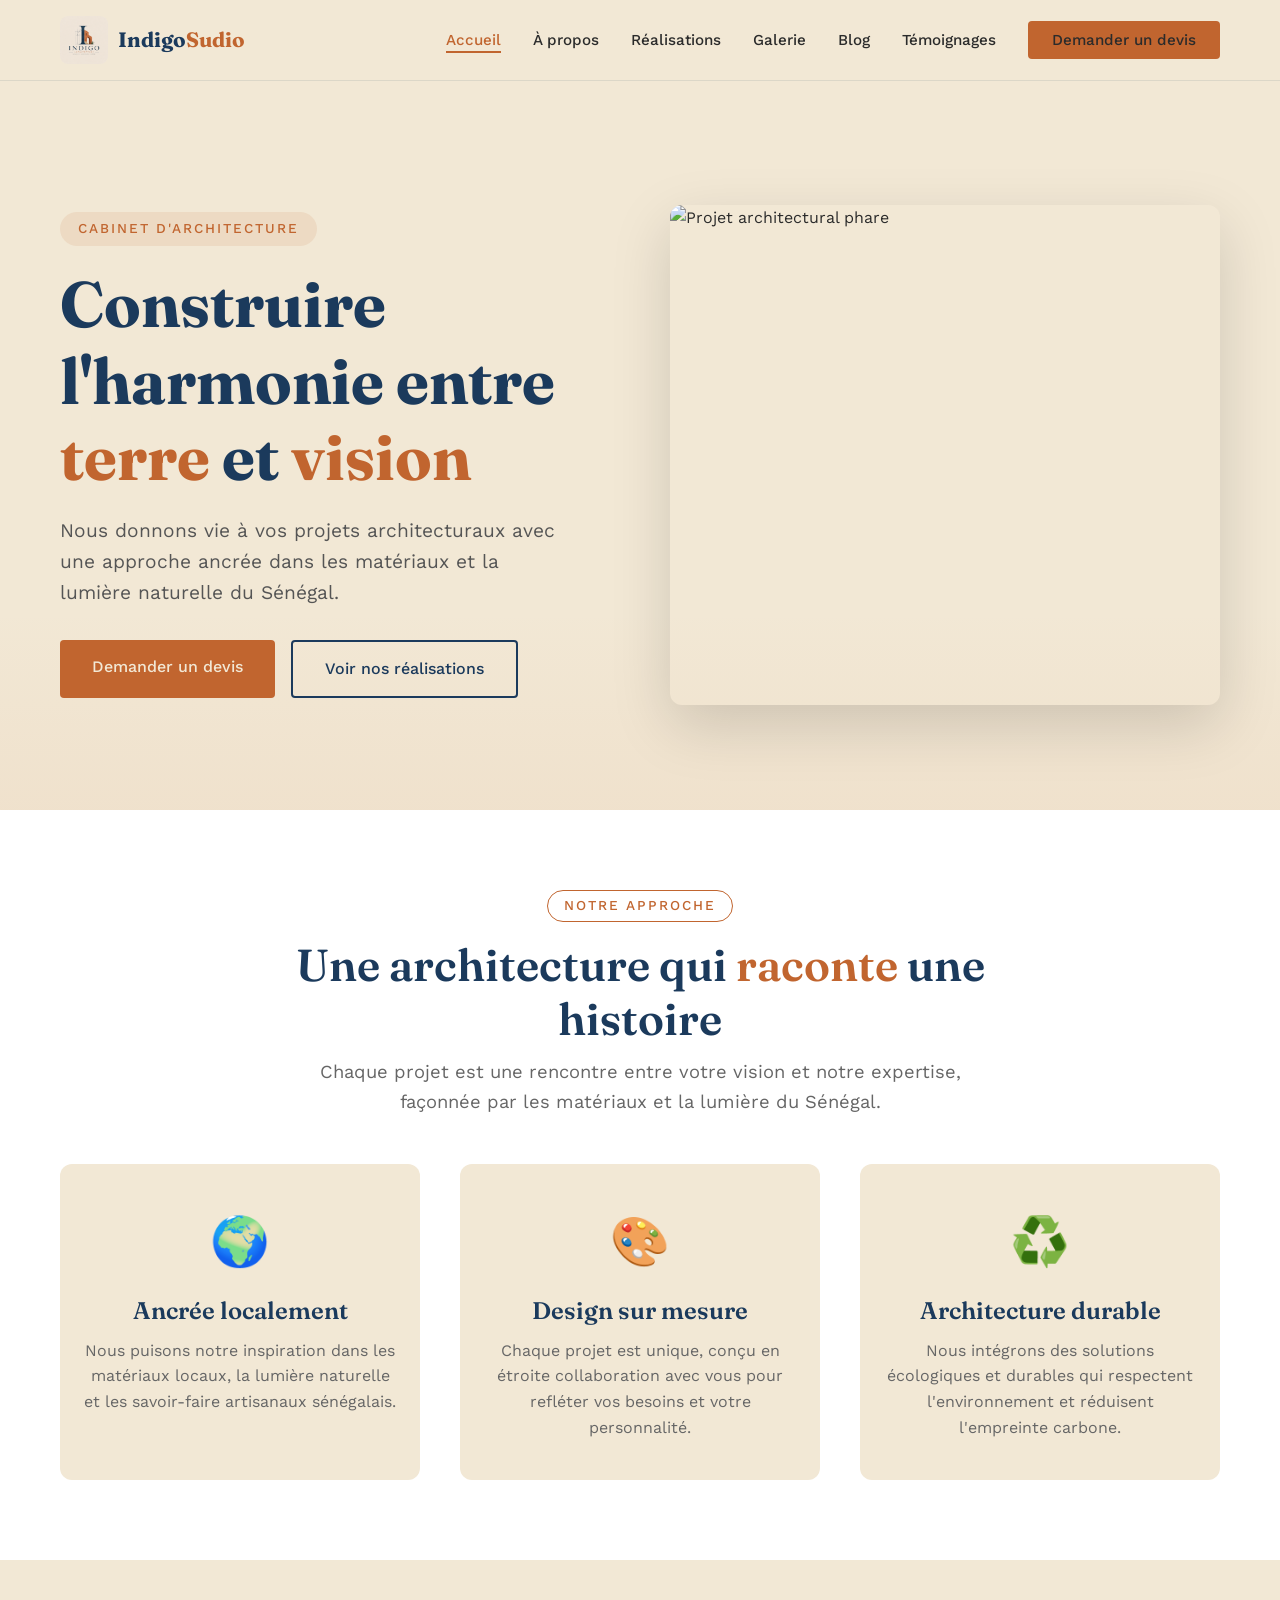
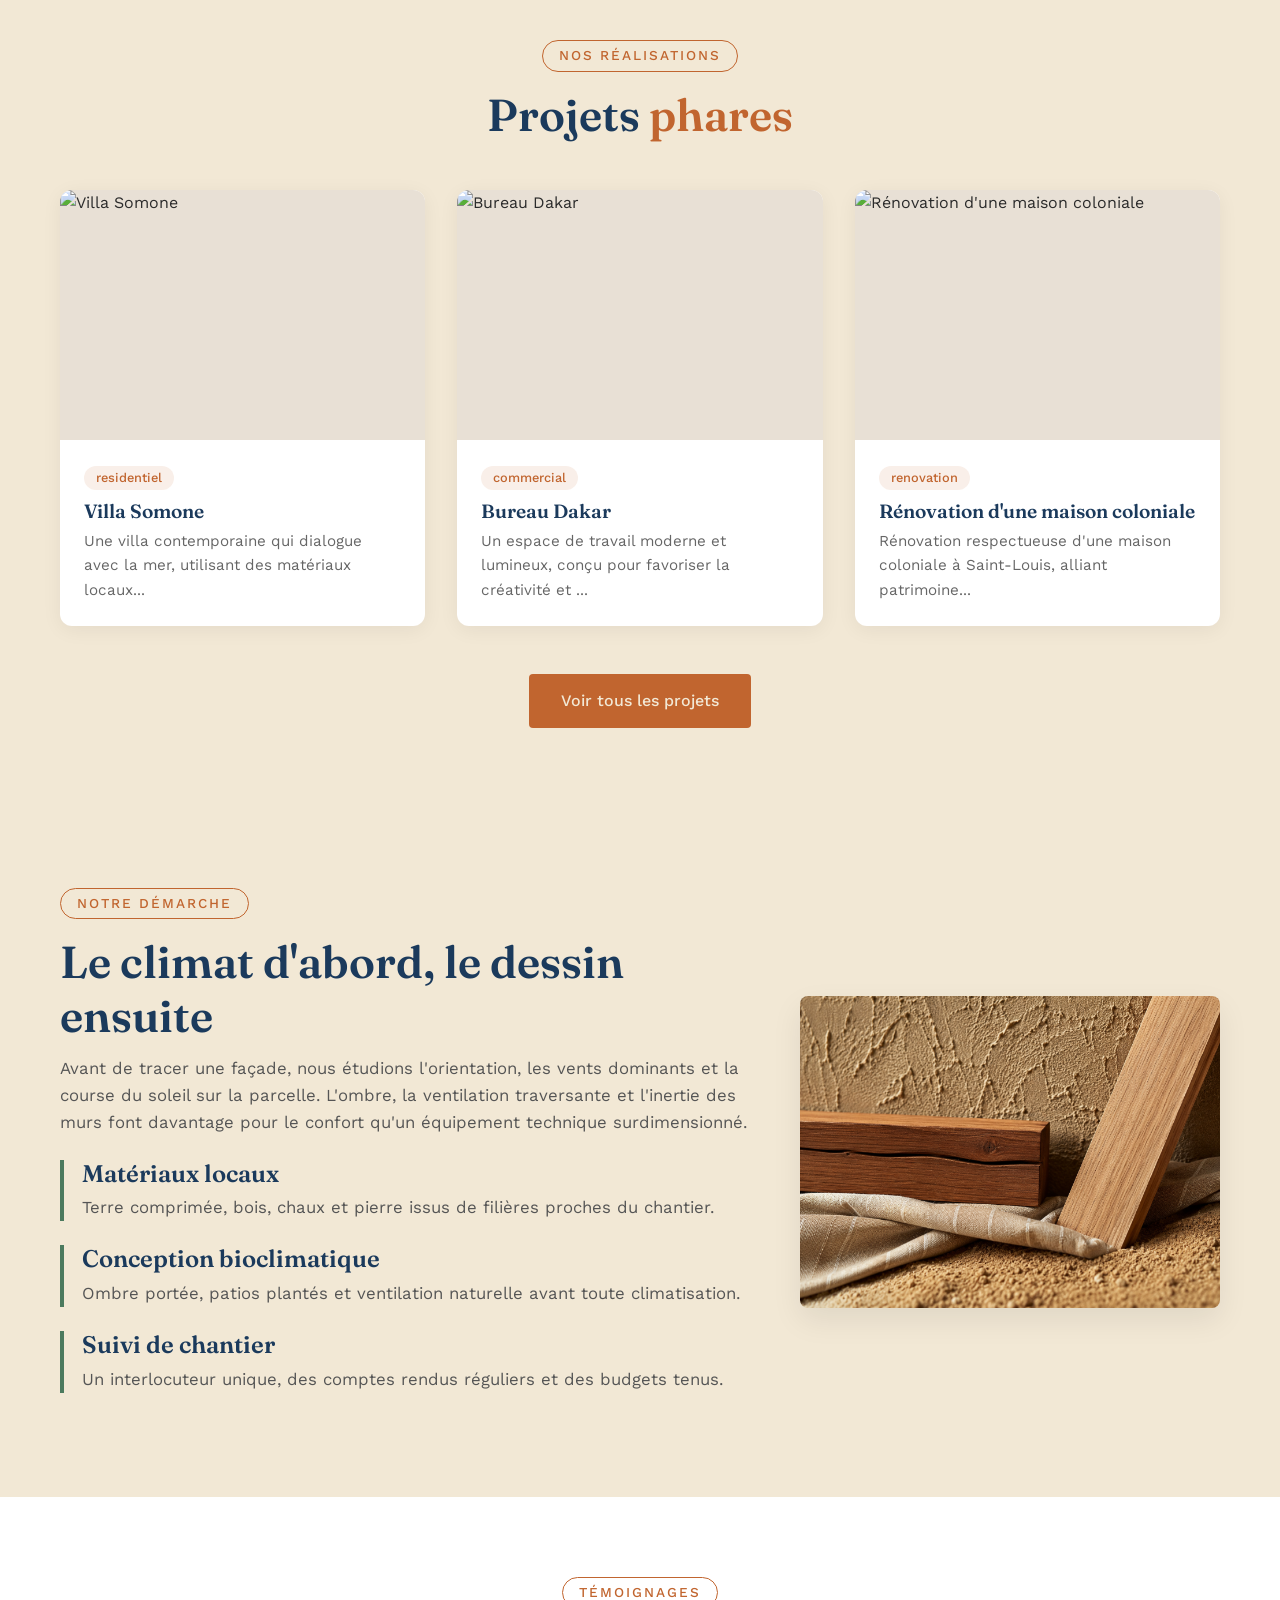
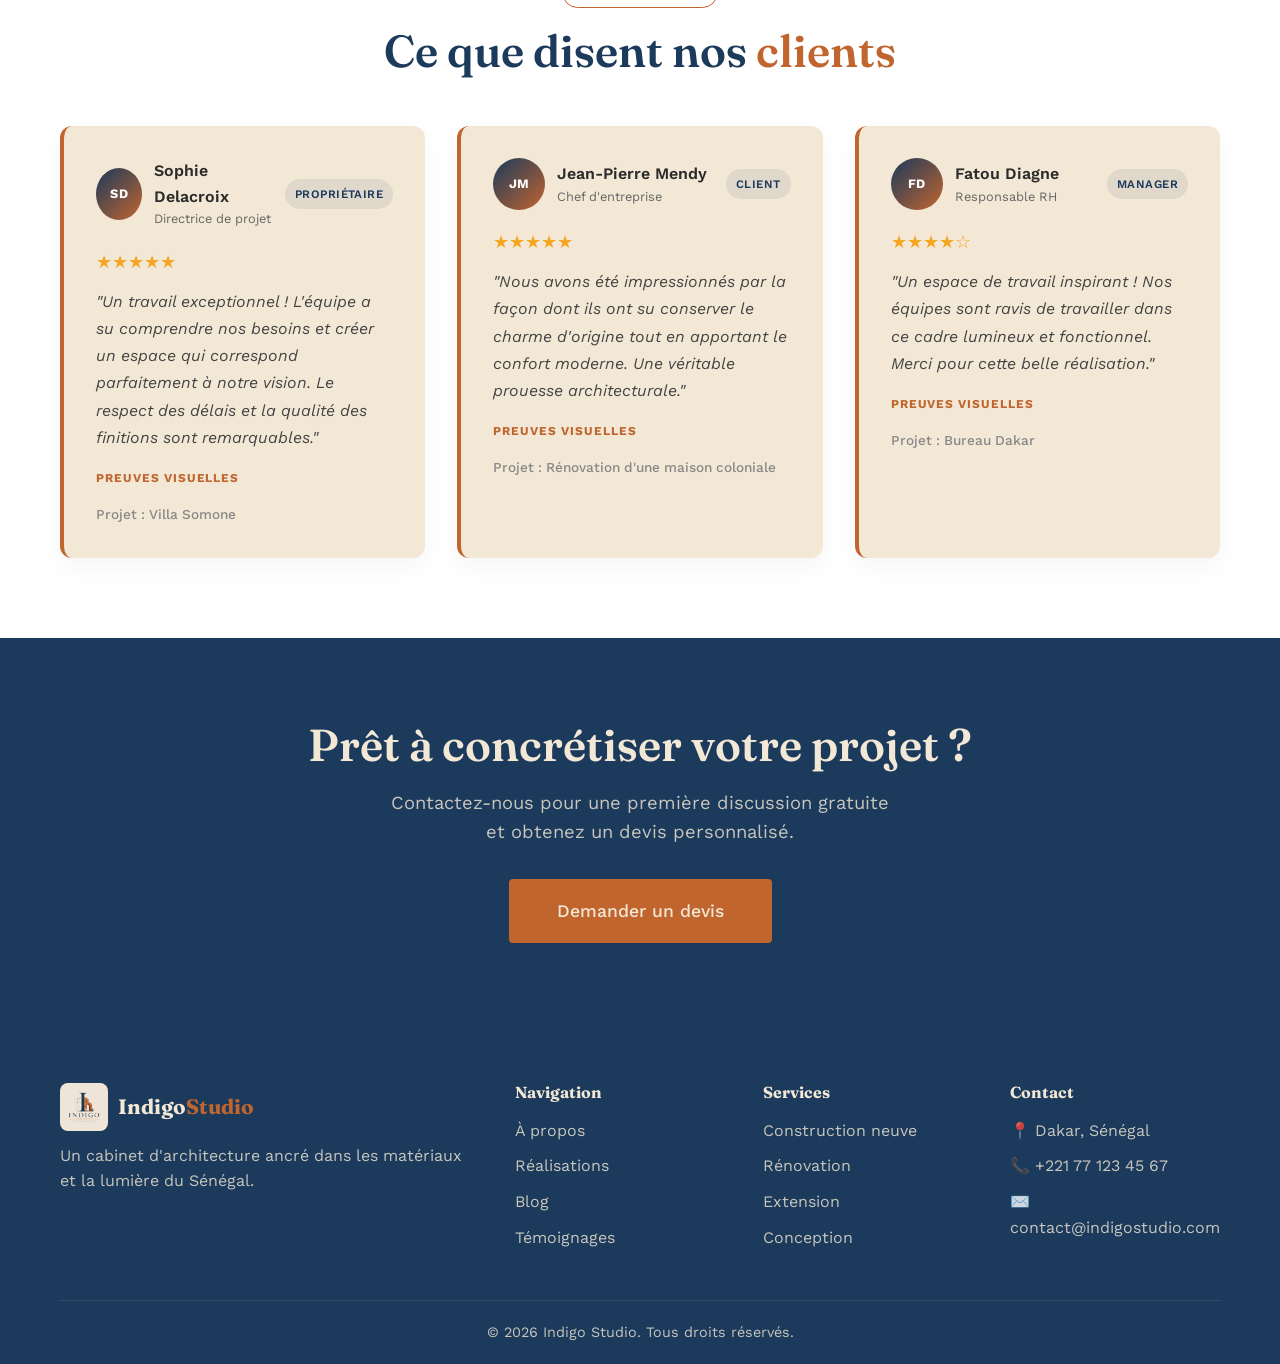
==== commit a9b95bd2: "Finalisation de la page temoignage" ====
--- a/index.html
+++ b/index.html
@@ -27,7 +27,7 @@
             class="logo-img"
           />
           <span class="logo-text"
-            >Architecture<span class="logo-accent">Studio</span></span
+            >Indigo<span class="logo-accent">Sudio</span></span
           >
         </a>
         <button class="menu-toggle" aria-label="Menu">
@@ -232,7 +232,7 @@
                 class="logo-img"
               />
               <span class="logo-text"
-                >Architecture<span class="logo-accent">Studio</span></span
+                >Indigo<span class="logo-accent">Studio</span></span
               >
             </a>
             <p>
@@ -263,12 +263,12 @@
             <ul>
               <li>📍 Dakar, Sénégal</li>
               <li>📞 +221 77 123 45 67</li>
-              <li>✉️ contact@architecturesenegal.com</li>
+              <li>✉️ contact@indigostudio.com</li>
             </ul>
           </div>
         </div>
         <div class="footer-bottom">
-          <p>&copy; 2026 Architecture Studio. Tous droits réservés.</p>
+          <p>&copy; 2026 Indigo Studio. Tous droits réservés.</p>
         </div>
       </div>
     </footer>
--- a/css/style.css
+++ b/css/style.css
@@ -298,7 +298,18 @@
   align-items: center;
   position: relative;
   overflow: hidden;
-  background: var(--sable-clair);
+  background-color: var(--sable-clair);
+  background-image:
+    linear-gradient(
+      100deg,
+      rgba(242, 232, 213, 0.97) 0%,
+      rgba(242, 232, 213, 0.92) 28%,
+      rgba(242, 232, 213, 0.55) 62%,
+      rgba(242, 232, 213, 0.2) 100%
+    ),
+    url("https://images.unsplash.com/photo-1770932537112-a7b24b062bf2?w=1800&q=70&auto=format&fit=crop");
+  background-size: cover;
+  background-position: center;
 }
 
 .hero-content {
@@ -371,7 +382,13 @@
    Approach
    ============================ */
 .approach {
-  background: var(--blanc);
+  position: relative;
+  background-color: var(--blanc);
+  background-image:
+    linear-gradient(rgba(255, 255, 255, 0.9), rgba(255, 255, 255, 0.9)),
+    url("https://images.unsplash.com/photo-1623490879046-75abc98e1176?w=1800&q=70&auto=format&fit=crop");
+  background-size: cover;
+  background-position: center;
 }
 
 .approach-grid {
@@ -390,6 +407,15 @@
   grid-template-columns: 1fr 420px;
   gap: 48px;
   align-items: center;
+}
+
+.approach-detail-image img {
+  width: 200%;
+  height: 500px; /* Fixe une hauteur homogène pour éviter qu'elle ne soit trop haute */
+  object-fit: cover; /* S'assure que l'image ne soit pas déformée */
+  border-radius: 8px;
+  display: block;
+  box-shadow: 0 12px 30px rgba(0, 0, 0, 0.08);
 }
 
 .approach-detail-text h2 {
@@ -465,6 +491,12 @@
   display: grid;
   grid-template-columns: repeat(auto-fill, minmax(340px, 1fr));
   gap: 32px;
+}
+
+.section-actions {
+  display: flex;
+  justify-content: center;
+  margin-top: 48px;
 }
 
 .project-card {
@@ -540,6 +572,46 @@
   padding: 32px;
   border-radius: 12px;
   border-left: 4px solid var(--terre-cuite);
+  box-shadow: 0 10px 25px rgba(27, 30, 45, 0.04);
+}
+
+.testimonial-header {
+  display: flex;
+  justify-content: space-between;
+  align-items: center;
+  gap: 12px;
+  margin-bottom: 18px;
+}
+
+.client-profile {
+  display: flex;
+  align-items: center;
+  gap: 12px;
+}
+
+.client-avatar {
+  width: 52px;
+  height: 52px;
+  border-radius: 50%;
+  background: linear-gradient(135deg, var(--indigo), var(--terre-cuite));
+  color: var(--blanc);
+  display: flex;
+  align-items: center;
+  justify-content: center;
+  font-size: 0.8rem;
+  font-weight: 700;
+  letter-spacing: 0.04em;
+}
+
+.client-badge {
+  background: rgba(19, 36, 79, 0.08);
+  color: var(--indigo);
+  border-radius: 999px;
+  padding: 6px 10px;
+  font-size: 0.72rem;
+  font-weight: 600;
+  text-transform: uppercase;
+  letter-spacing: 0.04em;
 }
 
 .testimonial-card .stars {
@@ -551,22 +623,127 @@
 .testimonial-card blockquote {
   font-style: italic;
   color: #444;
+  margin-bottom: 18px;
+  line-height: 1.7;
+}
+
+.proofs-wrap {
   margin-bottom: 16px;
 }
 
-.testimonial-card .client {
+.proofs-title {
+  font-size: 0.75rem;
+  text-transform: uppercase;
+  letter-spacing: 0.08em;
+  color: var(--terre-cuite);
+  font-weight: 700;
+  margin-bottom: 10px;
+}
+
+.proofs-list {
+  display: none;
+}
+
+.btn-proof {
+  margin-top: 14px;
+  width: 100%;
+  border: none;
+  background: var(--indigo);
+  color: var(--blanc);
+  border-radius: 10px;
+  padding: 11px 16px;
+  font-weight: 600;
+  cursor: pointer;
+  transition: var(--transition);
+}
+
+.btn-proof:hover {
+  background: #12304f;
+}
+
+.proof-modal {
+  position: fixed;
+  inset: 0;
+  background: rgba(15, 22, 32, 0.7);
+  display: none;
+  align-items: center;
+  justify-content: center;
+  z-index: 2000;
+  padding: 24px;
+}
+
+.proof-modal.active {
   display: flex;
-  align-items: center;
-  gap: 12px;
+}
+
+.proof-modal-content {
+  width: min(1100px, 100%);
+  max-height: 85vh;
+  background: #f5efe5;
+  border-radius: 18px;
+  padding: 24px;
+  overflow: auto;
+  position: relative;
+}
+
+.proof-close {
+  position: absolute;
+  right: 18px;
+  top: 14px;
+  background: transparent;
+  border: none;
+  font-size: 2rem;
+  color: var(--indigo);
+  cursor: pointer;
+}
+
+#proof-modal-title {
+  margin-bottom: 18px;
+  color: var(--indigo);
+}
+
+.proof-gallery {
+  display: grid;
+  grid-template-columns: repeat(3, minmax(180px, 1fr));
+  gap: 16px;
+}
+
+.gallery-item {
+  background: #fff;
+  border-radius: 14px;
+  overflow: hidden;
+  box-shadow: 0 12px 25px rgba(27, 30, 45, 0.06);
+}
+
+.gallery-item img {
+  width: 100%;
+  height: 220px;
+  object-fit: cover;
+  display: block;
+}
+
+.gallery-item span {
+  display: block;
+  padding: 10px 12px;
+  color: var(--indigo);
+  font-weight: 600;
+  font-size: 0.8rem;
+  text-align: center;
 }
 
 .testimonial-card .client-name {
   font-weight: 600;
+}
+
+.testimonial-card .client-role {
+  font-size: 0.8rem;
+  color: #666;
 }
 
 .testimonial-card .client-project {
   font-size: 0.85rem;
   color: #888;
+  font-weight: 500;
 }
 
 /* ============================
@@ -595,7 +772,9 @@
    ============================ */
 .page-hero {
   padding: 140px 0 60px;
-  background: var(--indigo);
+  background:
+    linear-gradient(180deg, rgba(27, 58, 92, 0.92), rgba(27, 58, 92, 0.5)),
+    url("../images/img2.png") center center / cover no-repeat;
   color: var(--sable-clair);
   text-align: center;
 }
@@ -610,6 +789,11 @@
   opacity: 0.8;
   max-width: 600px;
   margin: 0 auto;
+}
+
+.testimonials-page {
+  background: #f1e8d7;
+  position: relative;
 }
 
 /* ============================
@@ -899,10 +1083,38 @@
   background: var(--sable-clair);
   padding: 24px;
   border-radius: 8px;
+  margin-bottom: 24px;
 }
 
 .devis-contact h4 {
   margin-bottom: 8px;
+}
+
+.devis-map-card {
+  background: var(--sable-clair);
+  border: 1px solid rgba(103, 71, 40, 0.1);
+  border-radius: 12px;
+  overflow: hidden;
+  box-shadow: 0 4px 16px rgba(0, 0, 0, 0.04);
+}
+
+.devis-map-card h4 {
+  margin: 0;
+  padding: 20px 20px 12px;
+}
+
+.devis-map-card iframe {
+  width: 100%;
+  height: 280px;
+  border: 0;
+  display: block;
+}
+
+.devis-map-card p {
+  margin: 0;
+  padding: 16px 20px 20px;
+  color: #555;
+  font-weight: 500;
 }
 
 .form-group {
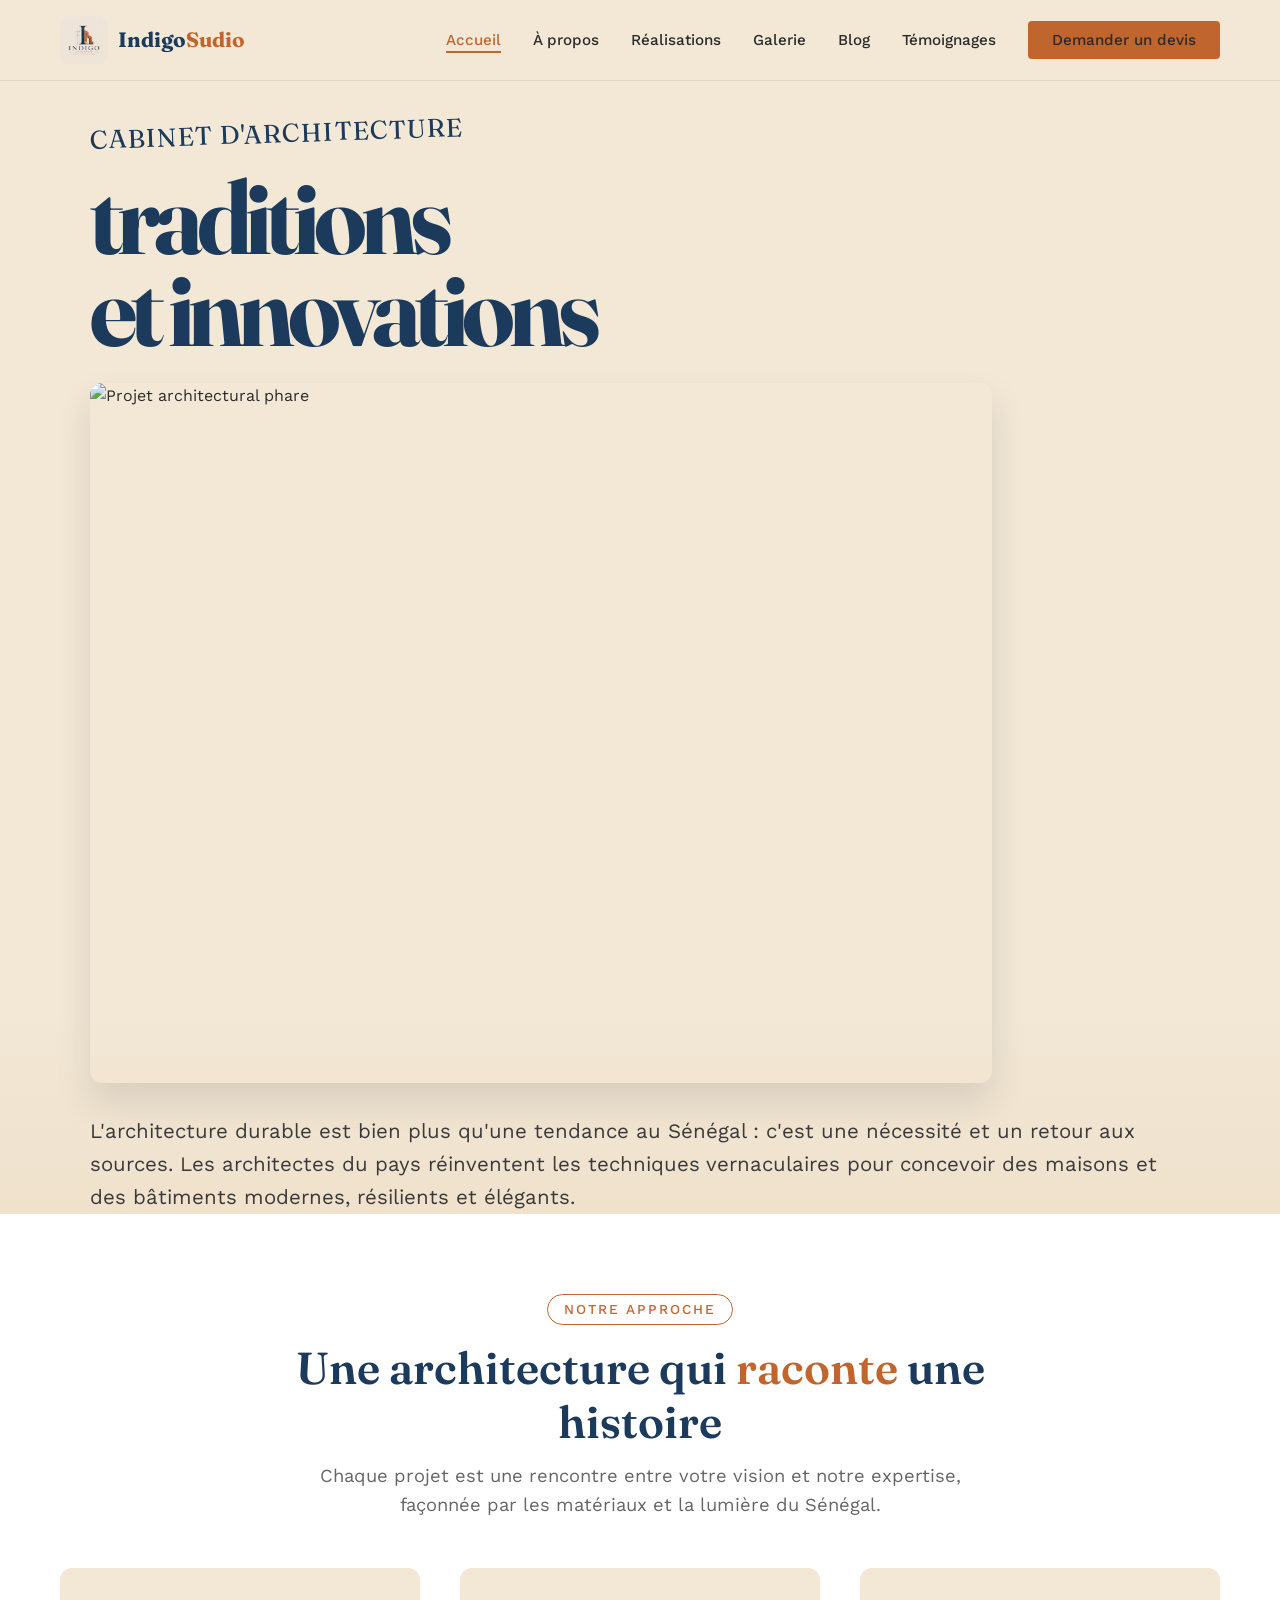
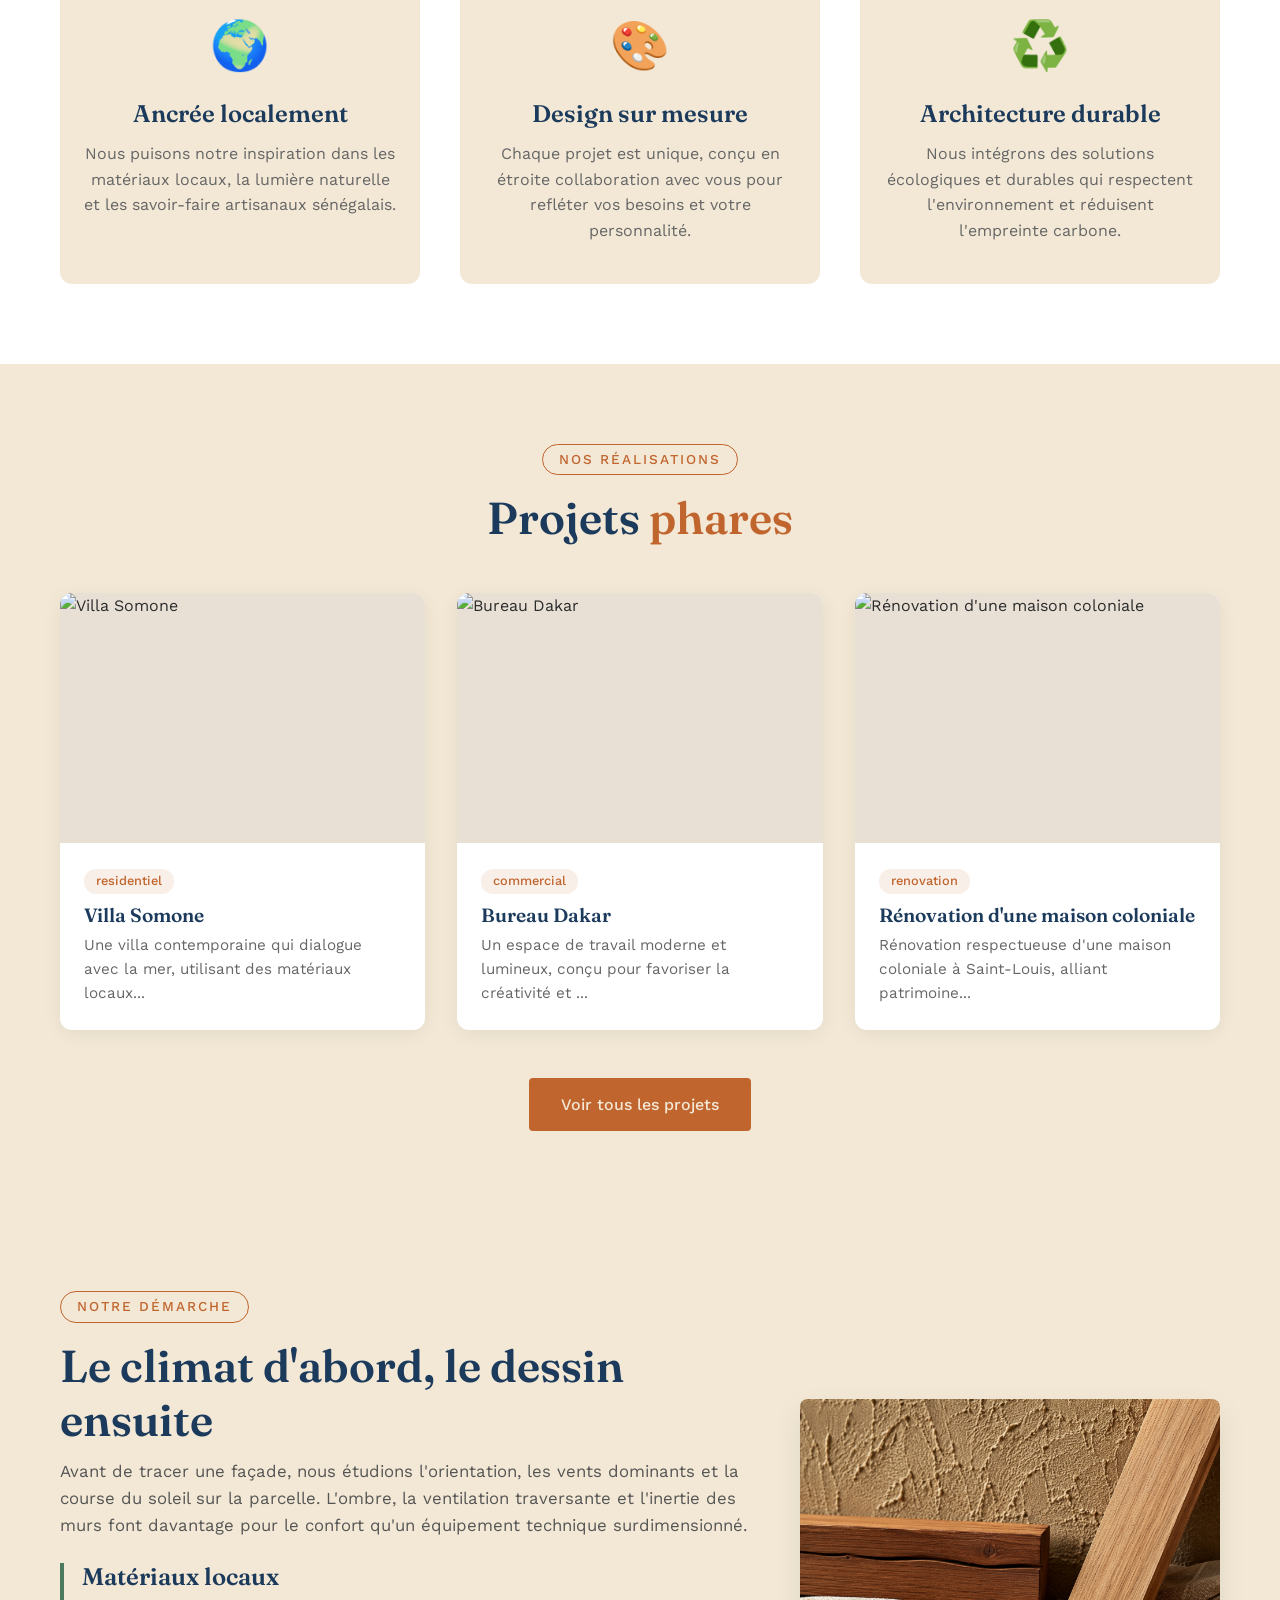
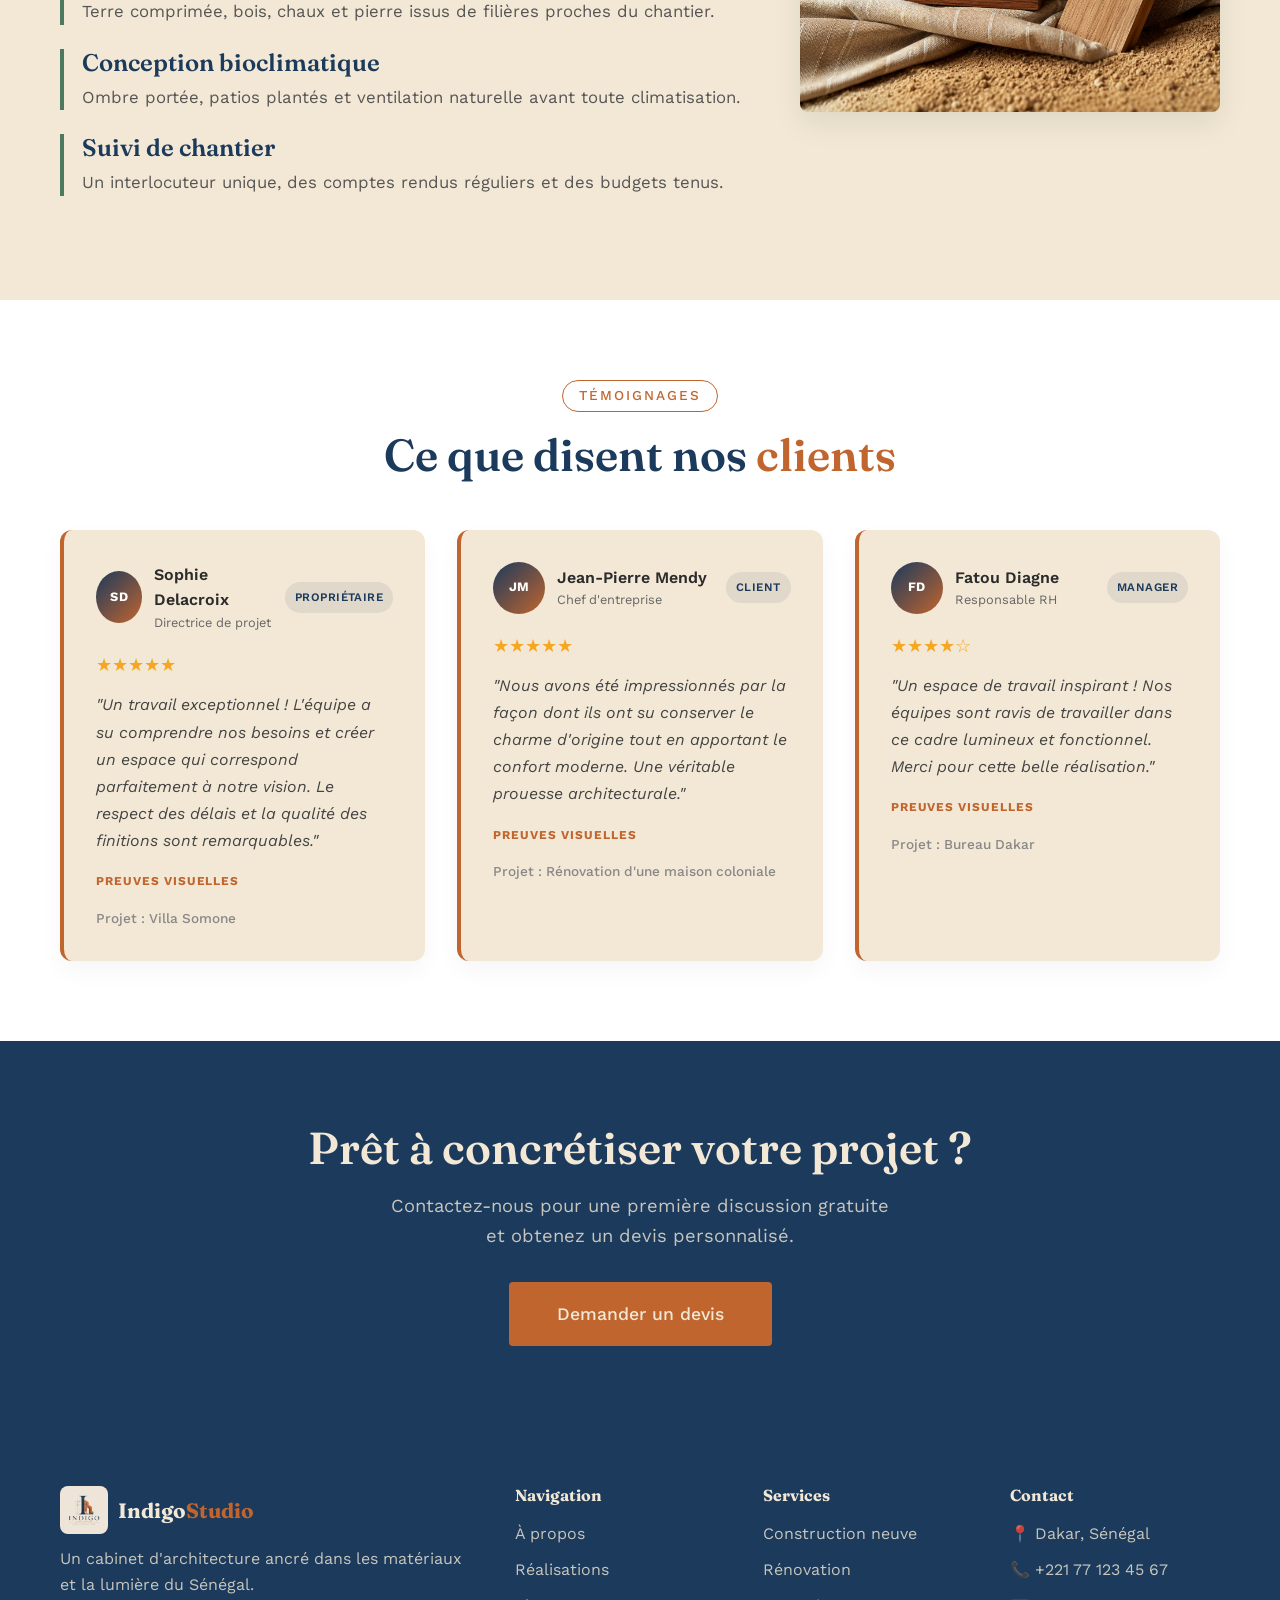
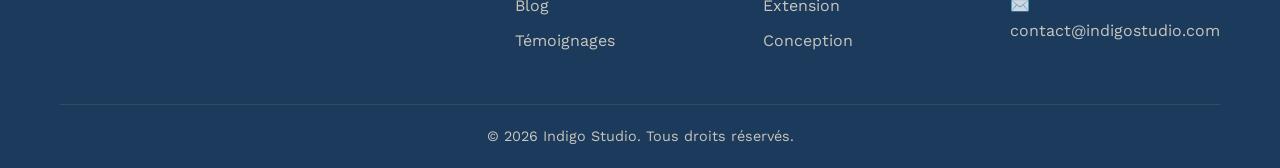
==== commit b2150798: "Finalisation de la page blog" ====
--- a/index.html
+++ b/index.html
@@ -52,30 +52,29 @@
       <section class="hero">
         <div class="hero-content container">
           <div class="hero-text">
-            <span class="hero-tag">Cabinet d'architecture</span>
+            <span class="hero-kicker">Cabinet d'architecture</span>
             <h1>
-              Construire l'harmonie entre
-              <span class="highlight">terre</span> et
-              <span class="highlight">vision</span>
+              <span class="hero-title-line">traditions</span>
+              <span class="hero-title-line hero-title-line--accent"
+                >et innovations</span
+              >
             </h1>
-            <p>
-              Nous donnons vie à vos projets architecturaux avec une approche
-              ancrée dans les matériaux et la lumière naturelle du Sénégal.
-            </p>
-            <div class="hero-actions">
-              <a href="devis.html" class="btn btn-primary">Demander un devis</a>
-              <a href="realisations.html" class="btn btn-secondary"
-                >Voir nos réalisations</a
-              >
-            </div>
-          </div>
+          </div>
+
           <div class="hero-image">
             <img
-              src="https://images.unsplash.com/photo-1600585154340-be6161a56a0c?w=800&h=600&fit=crop&q=80"
+              src="https://images.unsplash.com/photo-1600585154340-be6161a56a0c?w=1400&h=950&fit=crop&q=80"
               alt="Projet architectural phare"
               loading="lazy"
             />
           </div>
+
+          <p class="hero-intro">
+            L'architecture durable est bien plus qu'une tendance au Sénégal :
+            c'est une nécessité et un retour aux sources. Les architectes du
+            pays réinventent les techniques vernaculaires pour concevoir des
+            maisons et des bâtiments modernes, résilients et élégants.
+          </p>
         </div>
         <div class="hero-pattern"></div>
       </section>
--- a/css/style.css
+++ b/css/style.css
@@ -292,57 +292,66 @@
    Hero
    ============================ */
 .hero {
-  padding-top: 100px;
-  min-height: 90vh;
+  padding-top: 120px;
+  min-height: 100vh;
   display: flex;
-  align-items: center;
+  align-items: flex-start;
   position: relative;
   overflow: hidden;
   background-color: var(--sable-clair);
-  background-image:
-    linear-gradient(
-      100deg,
-      rgba(242, 232, 213, 0.97) 0%,
-      rgba(242, 232, 213, 0.92) 28%,
-      rgba(242, 232, 213, 0.55) 62%,
-      rgba(242, 232, 213, 0.2) 100%
-    ),
-    url("https://images.unsplash.com/photo-1770932537112-a7b24b062bf2?w=1800&q=70&auto=format&fit=crop");
-  background-size: cover;
-  background-position: center;
+  background-image: none;
 }
 
 .hero-content {
   display: grid;
-  grid-template-columns: 1fr 1fr;
-  gap: 60px;
-  align-items: center;
+  grid-template-columns: 1fr;
+  gap: 22px;
+  align-items: flex-start;
   position: relative;
   z-index: 2;
 }
 
-.hero-tag {
+.hero-kicker {
   display: inline-block;
-  font-size: 0.85rem;
-  font-weight: 500;
+  font-family: var(--font-serif);
+  font-size: clamp(1.1rem, 2vw, 2rem);
+  color: var(--indigo);
+  letter-spacing: 0.04em;
   text-transform: uppercase;
-  letter-spacing: 2px;
-  color: var(--terre-cuite);
-  background: rgba(193, 101, 47, 0.1);
-  padding: 6px 18px;
-  border-radius: 20px;
-  margin-bottom: 20px;
+  margin-bottom: 10px;
+  transform: rotate(-2deg);
+  transform-origin: left center;
+}
+
+.hero-text {
+  width: 100%;
 }
 
 .hero-text h1 {
-  margin-bottom: 20px;
-}
-
-.hero-text p {
-  font-size: 1.2rem;
-  color: #555;
-  max-width: 500px;
-  margin-bottom: 32px;
+  margin: 0;
+  font-size: clamp(3.2rem, 8vw, 9rem);
+  line-height: 0.9;
+  letter-spacing: -0.06em;
+  color: var(--indigo);
+  font-weight: 700;
+  text-transform: lowercase;
+}
+
+.hero-title-line {
+  display: block;
+}
+
+.hero-title-line--accent {
+  color: var(--indigo);
+}
+
+.hero-intro {
+  max-width: 1100px;
+  font-size: clamp(1rem, 1.8vw, 1.28rem);
+  line-height: 1.6;
+  color: #3a3a3a;
+  margin-top: 10px;
+  font-weight: 400;
 }
 
 .hero-actions {
@@ -352,14 +361,17 @@
 }
 
 .hero-image {
+  width: min(82%, 1200px);
   border-radius: 12px;
   overflow: hidden;
-  box-shadow: 0 20px 60px rgba(0, 0, 0, 0.15);
+  box-shadow: 0 18px 36px rgba(28, 35, 44, 0.12);
+  margin-top: 6px;
 }
 
 .hero-image img {
   width: 100%;
-  height: 500px;
+  height: min(72vw, 700px);
+  min-height: 420px;
   object-fit: cover;
   transition: var(--transition);
 }
@@ -1268,6 +1280,152 @@
 }
 
 /* ============================
+   Article detail
+   ============================ */
+.article-detail {
+  background: #f1e8d7;
+  padding: 150px 0 80px;
+}
+
+.article-detail article {
+  max-width: 980px;
+  margin: 0 auto;
+}
+
+.article-header {
+  margin-bottom: 28px;
+}
+
+.article-meta {
+  display: flex;
+  flex-wrap: wrap;
+  align-items: center;
+  gap: 12px;
+  margin-bottom: 18px;
+  font-size: 0.75rem;
+  font-weight: 600;
+  letter-spacing: 0.08em;
+  text-transform: uppercase;
+  color: #5f5d5a;
+}
+
+.article-header h1 {
+  font-size: clamp(2.8rem, 5vw, 5rem);
+  line-height: 0.95;
+  letter-spacing: -0.05em;
+  margin-bottom: 28px;
+  color: var(--indigo);
+}
+
+.article-image {
+  overflow: hidden;
+  border-radius: 18px;
+  box-shadow: 0 18px 40px rgba(27, 30, 45, 0.1);
+  margin-bottom: 34px;
+}
+
+.article-image img {
+  display: block;
+  width: 100%;
+  height: min(70vw, 620px);
+  min-height: 320px;
+  object-fit: cover;
+}
+
+.article-content {
+  font-size: 1.06rem;
+  color: #2d2d2d;
+}
+
+.article-content p {
+  margin-bottom: 1.4rem;
+  line-height: 1.8;
+}
+
+.article-content h3 {
+  margin: 2rem 0 0.9rem;
+  font-size: clamp(1.5rem, 2.2vw, 2.2rem);
+  color: var(--indigo);
+}
+
+.article-content p:first-of-type {
+  font-size: 1.18rem;
+}
+
+.article-content p:first-of-type::first-letter {
+  float: left;
+  font-family: var(--font-serif);
+  font-size: 3.4rem;
+  line-height: 0.9;
+  padding-right: 8px;
+  color: var(--terre-cuite);
+}
+
+.article-footer {
+  display: flex;
+  justify-content: space-between;
+  flex-wrap: wrap;
+  gap: 16px;
+  margin: 42px 0 58px;
+}
+
+.similar-articles {
+  border-top: 1px solid rgba(27, 58, 92, 0.12);
+  padding-top: 30px;
+}
+
+.similar-articles h3 {
+  margin-bottom: 20px;
+  font-size: clamp(1.8rem, 2vw, 2.2rem);
+  color: var(--indigo);
+}
+
+.similar-grid {
+  display: grid;
+  grid-template-columns: repeat(3, minmax(0, 1fr));
+  gap: 22px;
+}
+
+.similar-card {
+  display: block;
+  background: #fff;
+  border-radius: 14px;
+  overflow: hidden;
+  box-shadow: 0 10px 24px rgba(27, 30, 45, 0.06);
+  transition: var(--transition);
+}
+
+.similar-card:hover {
+  transform: translateY(-5px);
+  box-shadow: 0 14px 28px rgba(27, 30, 45, 0.1);
+}
+
+.similar-card img {
+  display: block;
+  width: 100%;
+  height: 180px;
+  object-fit: cover;
+}
+
+.similar-card h4 {
+  margin: 14px 16px 8px;
+  font-size: 1.05rem;
+  color: var(--indigo);
+  line-height: 1.4;
+}
+
+.similar-card .blog-category {
+  display: inline-block;
+  margin: 0 16px 18px;
+  font-size: 0.76rem;
+  font-weight: 600;
+  color: var(--terre-cuite);
+  background: rgba(193, 101, 47, 0.1);
+  padding: 4px 10px;
+  border-radius: 999px;
+}
+
+/* ============================
    Footer
    ============================ */
 .footer {
@@ -1320,7 +1478,8 @@
   .hero-content,
   .about-grid,
   .devis-grid,
-  .contact-grid {
+  .contact-grid,
+  .similar-grid {
     grid-template-columns: 1fr;
     gap: 40px;
   }
@@ -1348,6 +1507,32 @@
 }
 
 @media (max-width: 768px) {
+  .article-detail {
+    padding-top: 120px;
+  }
+
+  .article-header h1 {
+    font-size: 2.4rem;
+    letter-spacing: -0.04em;
+  }
+
+  .article-content p:first-of-type {
+    font-size: 1.04rem;
+  }
+
+  .article-footer {
+    flex-direction: column;
+    align-items: stretch;
+  }
+
+  .article-footer .btn {
+    width: 100%;
+    text-align: center;
+  }
+
+  .similar-grid {
+    grid-template-columns: 1fr;
+  }
   .menu-toggle {
     display: flex;
   }
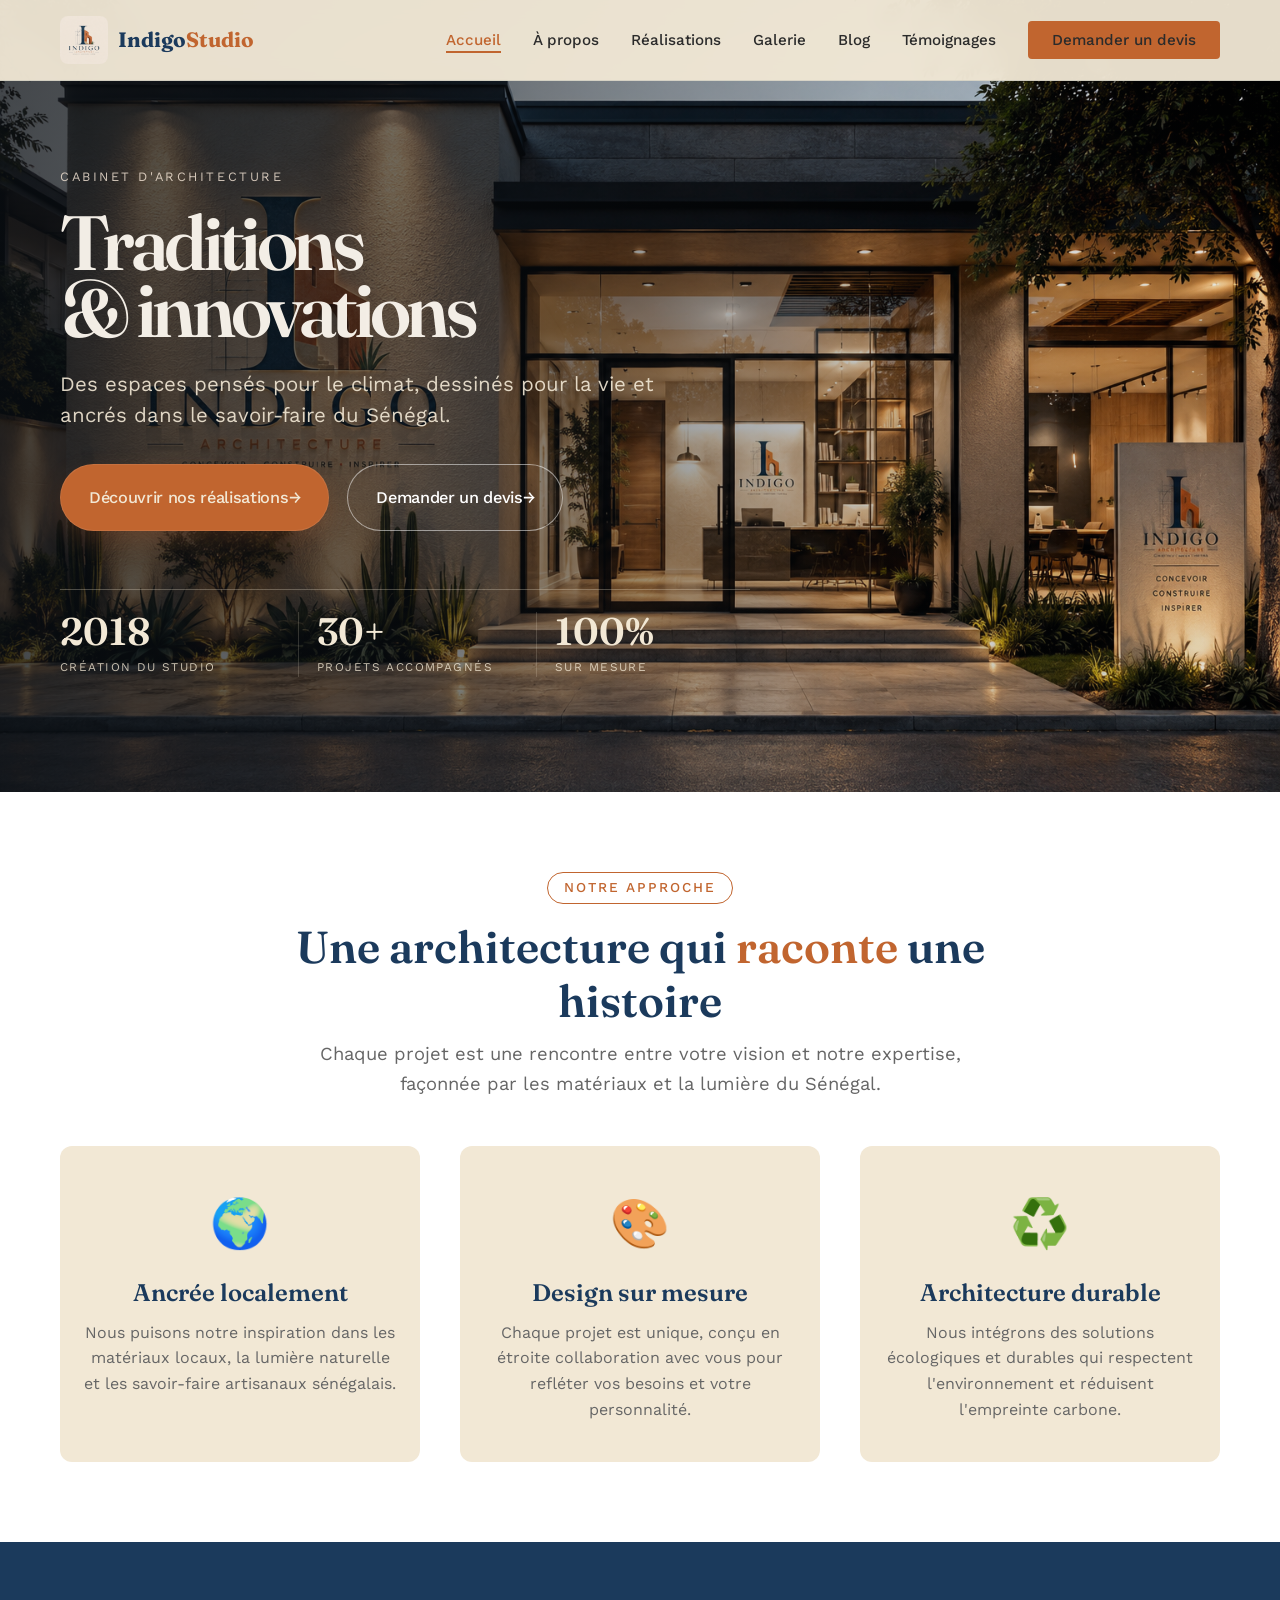
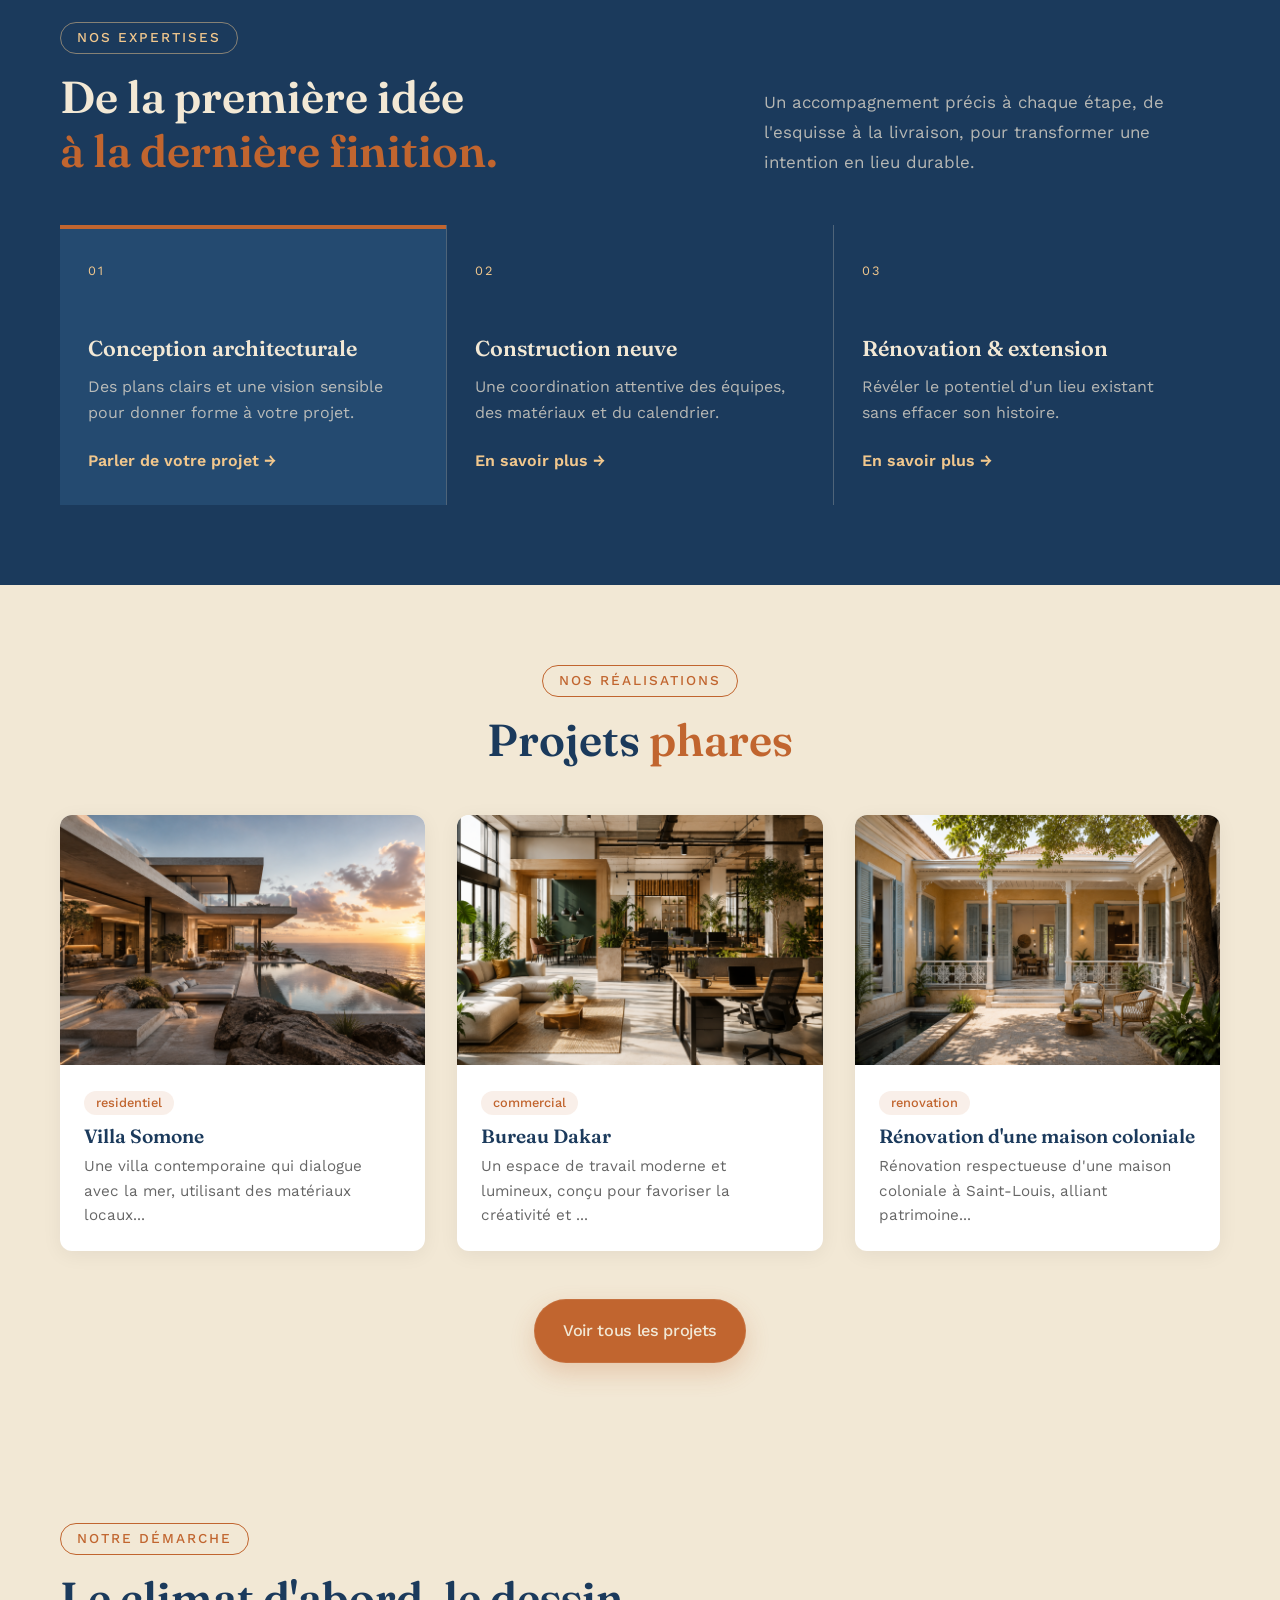
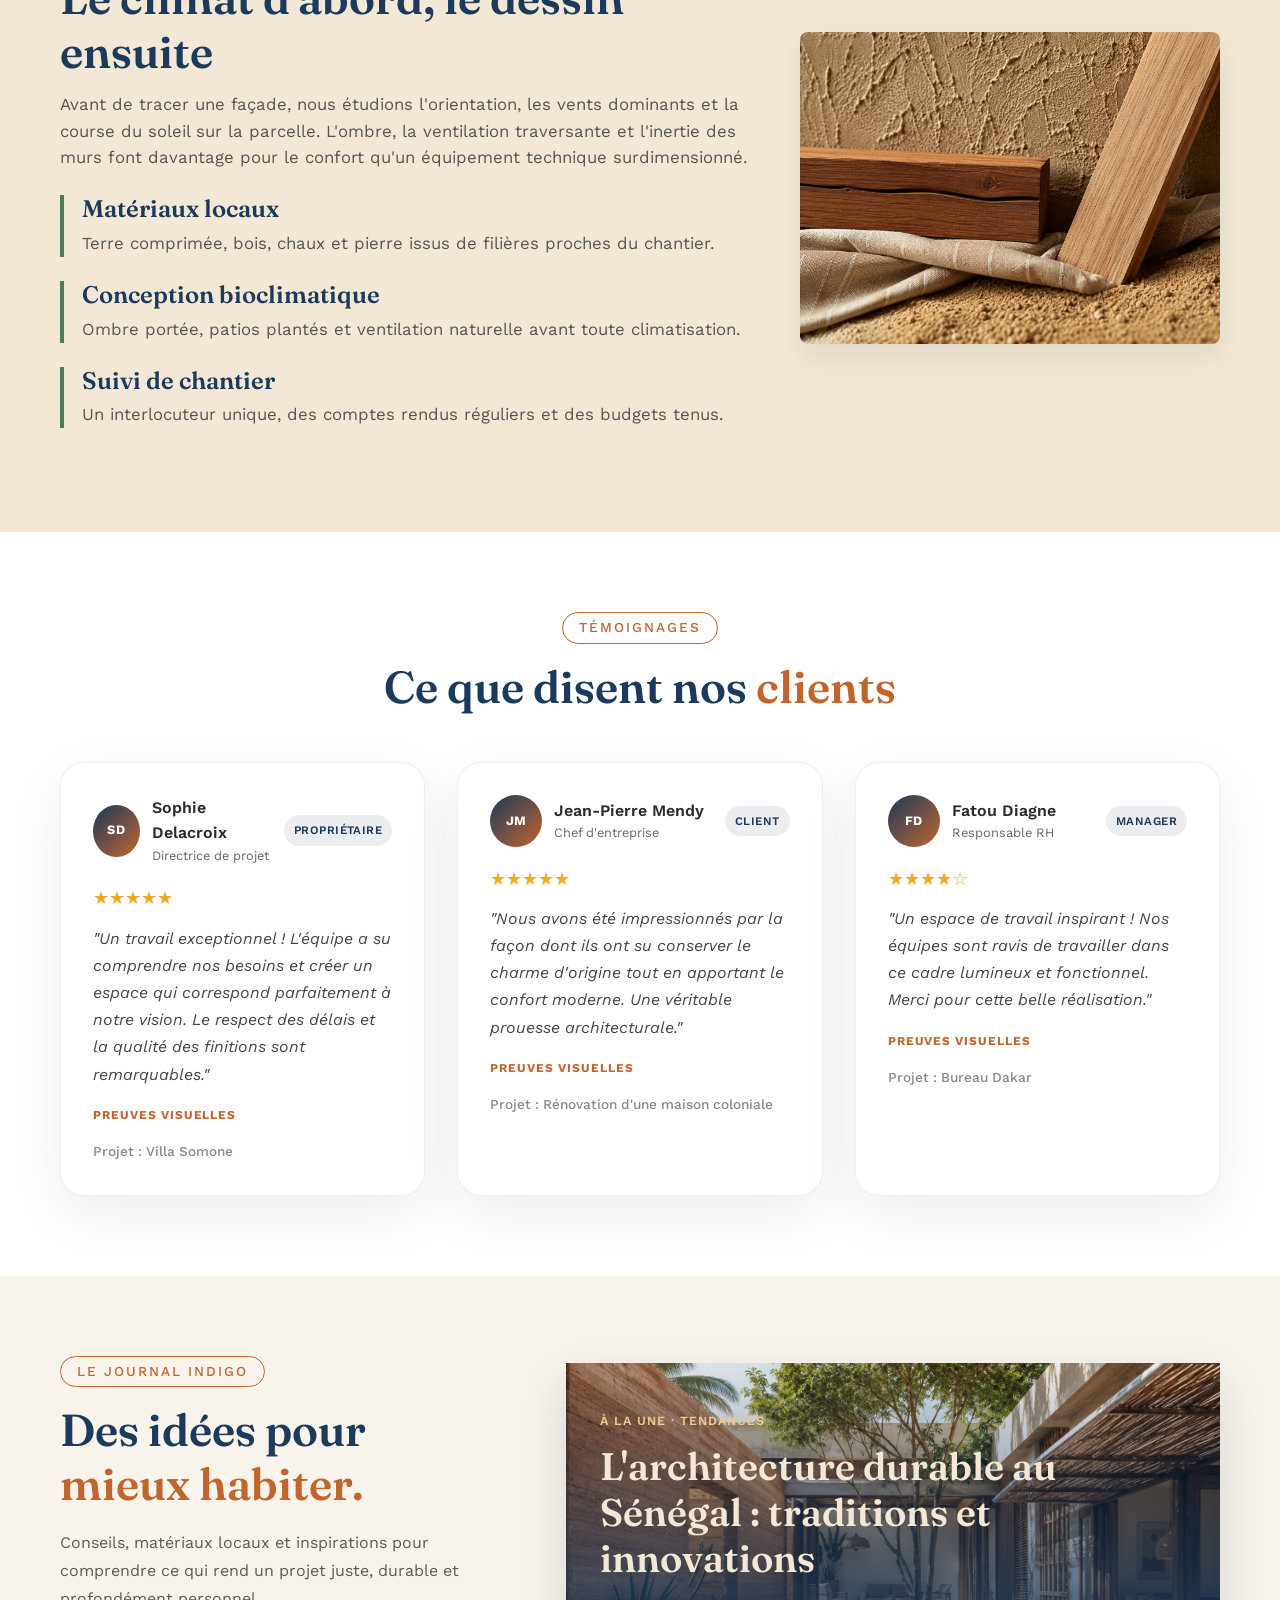
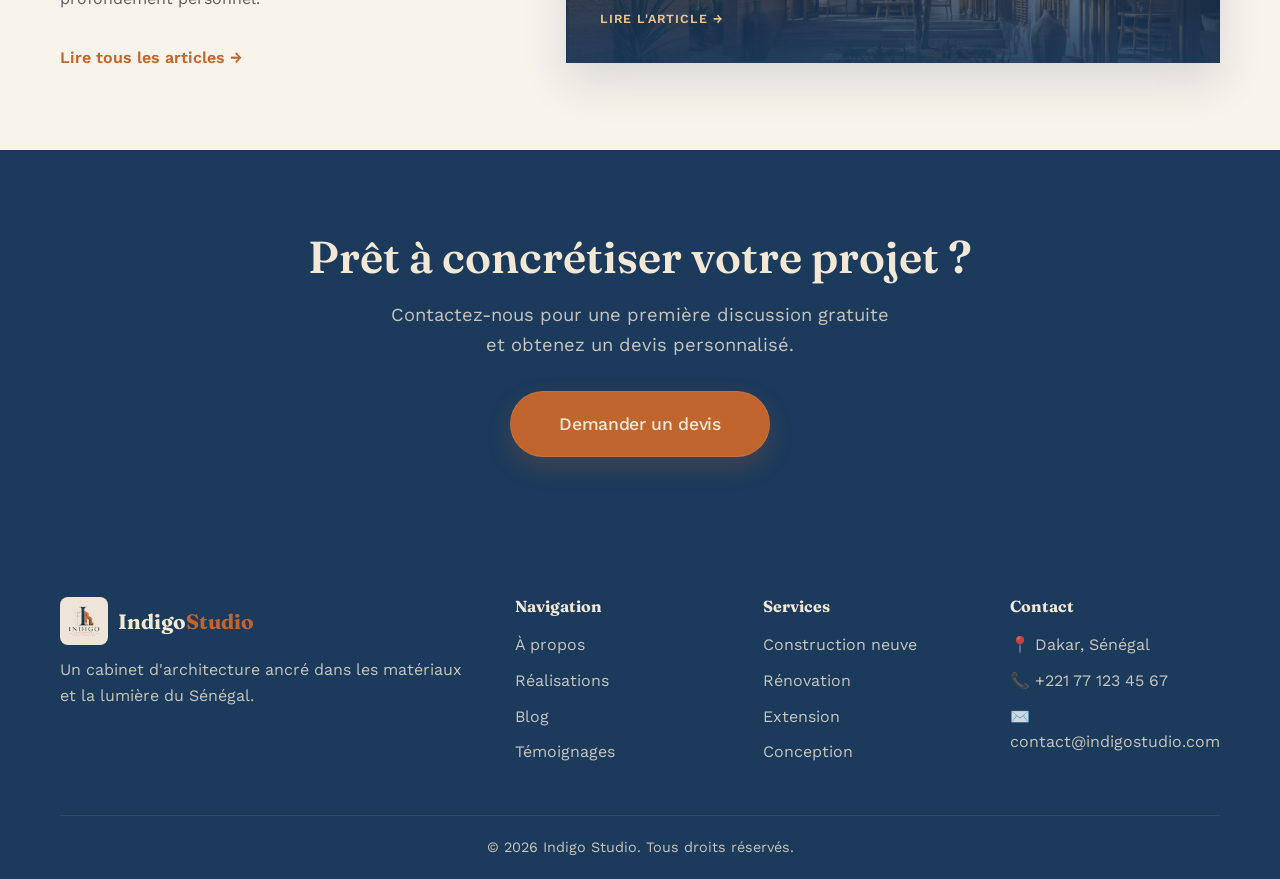
==== commit 7f13356f: "Finalisation du projet" ====
--- a/index.html
+++ b/index.html
@@ -27,7 +27,7 @@
             class="logo-img"
           />
           <span class="logo-text"
-            >Indigo<span class="logo-accent">Sudio</span></span
+            >Indigo<span class="logo-accent">Studio</span></span
           >
         </a>
         <button class="menu-toggle" aria-label="Menu">
@@ -54,27 +54,51 @@
           <div class="hero-text">
             <span class="hero-kicker">Cabinet d'architecture</span>
             <h1>
-              <span class="hero-title-line">traditions</span>
+              <span class="hero-title-line">Traditions</span>
               <span class="hero-title-line hero-title-line--accent"
-                >et innovations</span
+                >&amp; innovations</span
               >
             </h1>
+            <p class="hero-lead">
+              Des espaces pensés pour le climat, dessinés pour la vie et ancrés
+              dans le savoir-faire du Sénégal.
+            </p>
+            <div class="hero-actions">
+              <a href="realisations.html" class="btn btn-primary"
+                >Découvrir nos réalisations <span aria-hidden="true">→</span></a
+              >
+              <a href="devis.html" class="btn btn-secondary"
+                >Demander un devis <span aria-hidden="true">→</span></a
+              >
+            </div>
+            <div class="hero-proof" aria-label="Repères Indigo Studio">
+              <div class="hero-proof-item">
+                <strong>2018</strong>
+                <span>Création du studio</span>
+              </div>
+              <div class="hero-proof-item">
+                <strong>30+</strong>
+                <span>Projets accompagnés</span>
+              </div>
+              <div class="hero-proof-item">
+                <strong>100%</strong>
+                <span>Sur mesure</span>
+              </div>
+            </div>
           </div>
 
           <div class="hero-image">
             <img
-              src="https://images.unsplash.com/photo-1600585154340-be6161a56a0c?w=1400&h=950&fit=crop&q=80"
+              src="images/realisation/Villa-Somone.png"
               alt="Projet architectural phare"
-              loading="lazy"
+              loading="eager"
             />
-          </div>
-
-          <p class="hero-intro">
-            L'architecture durable est bien plus qu'une tendance au Sénégal :
-            c'est une nécessité et un retour aux sources. Les architectes du
-            pays réinventent les techniques vernaculaires pour concevoir des
-            maisons et des bâtiments modernes, résilients et élégants.
-          </p>
+            <div class="hero-image-note">
+              <span>Projet phare</span>
+              <strong>Villa Somone</strong>
+              <small>Somone, Sénégal · 2023</small>
+            </div>
+          </div>
         </div>
         <div class="hero-pattern"></div>
       </section>
@@ -122,6 +146,42 @@
         </div>
       </section>
 
+      <!-- Services -->
+      <section class="services section-padding">
+        <div class="container">
+          <div class="services-heading">
+            <div>
+              <span class="section-tag">Nos expertises</span>
+              <h2>De la première idée<br /><span class="highlight">à la dernière finition.</span></h2>
+            </div>
+            <p>
+              Un accompagnement précis à chaque étape, de l'esquisse à la
+              livraison, pour transformer une intention en lieu durable.
+            </p>
+          </div>
+          <div class="services-grid">
+            <article class="service-card service-card--featured">
+              <span class="service-number">01</span>
+              <h3>Conception architecturale</h3>
+              <p>Des plans clairs et une vision sensible pour donner forme à votre projet.</p>
+              <a href="devis.html" class="text-link">Parler de votre projet →</a>
+            </article>
+            <article class="service-card">
+              <span class="service-number">02</span>
+              <h3>Construction neuve</h3>
+              <p>Une coordination attentive des équipes, des matériaux et du calendrier.</p>
+              <a href="devis.html" class="text-link">En savoir plus →</a>
+            </article>
+            <article class="service-card">
+              <span class="service-number">03</span>
+              <h3>Rénovation & extension</h3>
+              <p>Révéler le potentiel d'un lieu existant sans effacer son histoire.</p>
+              <a href="devis.html" class="text-link">En savoir plus →</a>
+            </article>
+          </div>
+        </div>
+      </section>
+
       <!-- Projets mis en avant -->
       <section class="featured-projects section-padding">
         <div class="container">
@@ -199,6 +259,26 @@
           <div class="testimonials-grid" id="testimonials-home">
             <!-- Les témoignages seront chargés dynamiquement -->
           </div>
+        </div>
+      </section>
+
+      <!-- Journal -->
+      <section class="home-journal section-padding">
+        <div class="container home-journal-layout">
+          <div>
+            <span class="section-tag">Le journal Indigo</span>
+            <h2>Des idées pour <span class="highlight">mieux habiter.</span></h2>
+            <p>
+              Conseils, matériaux locaux et inspirations pour comprendre ce qui
+              rend un projet juste, durable et profondément personnel.
+            </p>
+            <a href="blog.html" class="text-link">Lire tous les articles →</a>
+          </div>
+          <a href="article.html?slug=architecture-durable-senegal" class="journal-feature">
+            <span class="journal-feature-label">À la une · Tendances</span>
+            <h3>L'architecture durable au Sénégal : traditions et innovations</h3>
+            <span class="journal-feature-link">Lire l'article →</span>
+          </a>
         </div>
       </section>
 
--- a/css/style.css
+++ b/css/style.css
@@ -131,38 +131,49 @@
    Buttons
    ============================ */
 .btn {
-  display: inline-block;
-  padding: 14px 32px;
+  display: inline-flex;
+  align-items: center;
+  justify-content: center;
+  min-height: 58px;
+  padding: 18px 28px;
   font-family: var(--font-sans);
   font-weight: 500;
-  font-size: 1rem;
-  border: none;
-  border-radius: var(--border-radius);
+  font-size: 1.02rem;
+  border: 1px solid transparent;
+  border-radius: 999px;
   cursor: pointer;
   transition: var(--transition);
   text-align: center;
+  background: transparent;
+  color: var(--indigo);
+  letter-spacing: -0.02em;
 }
 
 .btn-primary {
   background: var(--terre-cuite);
   color: var(--sable-clair);
+  border-color: rgba(255, 255, 255, 0.08);
+  box-shadow: 0 10px 24px rgba(193, 101, 47, 0.24);
 }
 
 .btn-primary:hover {
   background: #a8521f;
+  border-color: #a8521f;
   transform: translateY(-2px);
-  box-shadow: 0 8px 24px rgba(193, 101, 47, 0.3);
+  box-shadow: 0 14px 26px rgba(193, 101, 47, 0.28);
 }
 
 .btn-secondary {
-  background: transparent;
+  background: rgba(255, 255, 255, 0.02);
+  color: var(--blanc);
+  border: 1px solid rgba(255, 255, 255, 0.5);
+}
+
+.btn-secondary:hover {
+  background: rgba(255, 255, 255, 0.96);
   color: var(--indigo);
-  border: 2px solid var(--indigo);
-}
-
-.btn-secondary:hover {
-  background: var(--indigo);
-  color: var(--sable-clair);
+  border-color: rgba(255, 255, 255, 0.96);
+  transform: translateY(-2px);
 }
 
 .btn-large {
@@ -292,49 +303,77 @@
    Hero
    ============================ */
 .hero {
-  padding-top: 120px;
-  min-height: 100vh;
-  display: flex;
-  align-items: flex-start;
   position: relative;
+  min-height: 88vh;
+  display: flex;
+  align-items: center;
   overflow: hidden;
-  background-color: var(--sable-clair);
-  background-image: none;
+  background-image: url("../images/img4.png");
+  background-size: cover;
+  background-position: center 30%;
+  background-repeat: no-repeat;
+  color: var(--blanc);
+}
+
+.hero::before {
+  content: "";
+  position: absolute;
+  inset: 0;
+  background: linear-gradient(
+    90deg,
+    rgba(10, 15, 20, 0.76) 0%,
+    rgba(10, 15, 20, 0.54) 38%,
+    rgba(10, 15, 20, 0.24) 68%,
+    rgba(10, 15, 20, 0.08) 100%
+  );
 }
 
 .hero-content {
-  display: grid;
-  grid-template-columns: 1fr;
-  gap: 22px;
-  align-items: flex-start;
   position: relative;
   z-index: 2;
+  display: flex;
+  align-items: center;
+  width: 100%;
+  max-width: 1200px;
+  padding: 140px 20px 90px;
 }
 
 .hero-kicker {
   display: inline-block;
-  font-family: var(--font-serif);
-  font-size: clamp(1.1rem, 2vw, 2rem);
-  color: var(--indigo);
-  letter-spacing: 0.04em;
+  font-family: var(--font-sans);
+  font-size: 0.8rem;
+  color: rgba(245, 231, 215, 0.82);
+  letter-spacing: 0.2em;
   text-transform: uppercase;
-  margin-bottom: 10px;
-  transform: rotate(-2deg);
-  transform-origin: left center;
+  margin-bottom: 22px;
 }
 
 .hero-text {
-  width: 100%;
+  width: min(100%, 690px);
+  display: flex;
+  flex-direction: column;
+  align-items: flex-start;
 }
 
 .hero-text h1 {
   margin: 0;
-  font-size: clamp(3.2rem, 8vw, 9rem);
-  line-height: 0.9;
+  font-size: clamp(4rem, 6vw, 7rem);
+  line-height: 0.86;
   letter-spacing: -0.06em;
-  color: var(--indigo);
-  font-weight: 700;
-  text-transform: lowercase;
+  color: rgba(247, 242, 234, 0.98);
+  font-weight: 600;
+  text-transform: none;
+  max-width: 560px;
+}
+
+.hero-lead {
+  max-width: 650px;
+  margin-top: 26px;
+  color: rgba(242, 232, 213, 0.9);
+  font-family: var(--font-sans);
+  font-size: clamp(1.1rem, 1.6vw, 1.35rem);
+  line-height: 1.55;
+  font-weight: 400;
 }
 
 .hero-title-line {
@@ -342,52 +381,60 @@
 }
 
 .hero-title-line--accent {
-  color: var(--indigo);
-}
-
-.hero-intro {
-  max-width: 1100px;
-  font-size: clamp(1rem, 1.8vw, 1.28rem);
-  line-height: 1.6;
-  color: #3a3a3a;
-  margin-top: 10px;
-  font-weight: 400;
+  color: rgba(247, 242, 234, 0.98);
 }
 
 .hero-actions {
   display: flex;
-  gap: 16px;
+  gap: 18px;
   flex-wrap: wrap;
+  margin-top: 32px;
 }
 
 .hero-image {
-  width: min(82%, 1200px);
-  border-radius: 12px;
-  overflow: hidden;
-  box-shadow: 0 18px 36px rgba(28, 35, 44, 0.12);
-  margin-top: 6px;
-}
-
-.hero-image img {
-  width: 100%;
-  height: min(72vw, 700px);
-  min-height: 420px;
-  object-fit: cover;
-  transition: var(--transition);
-}
-
-.hero-image:hover img {
-  transform: scale(1.03);
+  display: none;
+}
+
+.hero-proof {
+  display: grid;
+  grid-template-columns: repeat(3, minmax(0, 1fr));
+  gap: 24px;
+  width: min(100%, 700px);
+  margin-top: 58px;
+  padding-top: 22px;
+  border-top: 1px solid rgba(242, 232, 213, 0.28);
+}
+
+.hero-proof-item {
+  display: grid;
+  gap: 8px;
+  min-width: 0;
+  padding-right: 12px;
+}
+
+.hero-proof-item + .hero-proof-item {
+  border-left: 1px solid rgba(242, 232, 213, 0.18);
+  padding-left: 18px;
+}
+
+.hero-proof strong {
+  color: var(--sable-clair);
+  font-family: var(--font-serif);
+  font-size: clamp(2.2rem, 3vw, 3.3rem);
+  line-height: 1;
+  font-weight: 600;
+}
+
+.hero-proof span {
+  color: rgba(242, 232, 213, 0.8);
+  font-size: 0.74rem;
+  text-transform: uppercase;
+  letter-spacing: 0.12em;
+  line-height: 1.5;
 }
 
 .hero-pattern {
-  position: absolute;
-  bottom: 0;
-  left: 0;
-  width: 100%;
-  height: 200px;
-  background: linear-gradient(180deg, transparent, rgba(193, 101, 47, 0.05));
-  z-index: 1;
+  display: none;
 }
 
 /* ============================
@@ -468,6 +515,77 @@
   .approach-detail-image {
     order: -1;
   }
+
+  .hero {
+    min-height: 80vh;
+  }
+
+  .hero-content {
+    padding-top: 130px;
+    padding-bottom: 60px;
+  }
+
+  .hero-text {
+    width: min(100%, 620px);
+  }
+
+  .hero-proof {
+    width: min(100%, 620px);
+  }
+}
+
+@media (max-width: 640px) {
+  .hero {
+    min-height: 82vh;
+  }
+
+  .hero-content {
+    padding: 110px 20px 52px;
+  }
+
+  .hero-kicker {
+    margin-bottom: 16px;
+    font-size: 0.72rem;
+    letter-spacing: 0.14em;
+  }
+
+  .hero-text h1 {
+    max-width: 100%;
+    font-size: clamp(3rem, 15vw, 5rem);
+  }
+
+  .hero-actions {
+    flex-direction: column;
+    align-items: stretch;
+    width: 100%;
+  }
+
+  .hero-actions .btn {
+    width: 100%;
+    justify-content: space-between;
+  }
+
+  .hero-proof {
+    grid-template-columns: 1fr;
+    gap: 18px;
+    margin-top: 42px;
+  }
+
+  .hero-proof-item + .hero-proof-item {
+    border-left: none;
+    border-top: 1px solid rgba(242, 232, 213, 0.18);
+    padding-left: 0;
+    padding-top: 18px;
+  }
+}
+
+@media (prefers-reduced-motion: reduce) {
+  *, *::before, *::after {
+    animation-duration: 0.01ms !important;
+    animation-iteration-count: 1 !important;
+    transition-duration: 0.01ms !important;
+    scroll-behavior: auto !important;
+  }
 }
 
 .approach-card {
@@ -494,6 +612,135 @@
 
 .approach-card p {
   color: #666;
+}
+
+/* ============================
+   Services and journal
+   ============================ */
+.services {
+  background: var(--indigo);
+  color: var(--sable-clair);
+}
+
+.services h2,
+.services h3 {
+  color: var(--sable-clair);
+}
+
+.services-heading {
+  display: grid;
+  grid-template-columns: 1fr 0.72fr;
+  gap: 70px;
+  align-items: end;
+  margin-bottom: 48px;
+}
+
+.services-heading .section-tag {
+  color: #f1c78d;
+  border-color: rgba(241, 199, 141, 0.5);
+}
+
+.services-heading p {
+  max-width: 430px;
+  color: rgba(242, 232, 213, 0.72);
+  font-size: 1.06rem;
+  line-height: 1.75;
+}
+
+.services-grid {
+  display: grid;
+  grid-template-columns: repeat(3, 1fr);
+  gap: 1px;
+  background: rgba(242, 232, 213, 0.24);
+}
+
+.service-card {
+  min-height: 280px;
+  padding: 32px 28px;
+  background: var(--indigo);
+  border-top: 4px solid transparent;
+}
+
+.service-card--featured {
+  background: #244a70;
+  border-top-color: var(--terre-cuite);
+}
+
+.service-number {
+  display: block;
+  margin-bottom: 54px;
+  color: #f1c78d;
+  font-size: 0.8rem;
+  letter-spacing: 0.12em;
+}
+
+.service-card h3 {
+  margin-bottom: 12px;
+  font-size: 1.35rem;
+}
+
+.service-card p {
+  min-height: 54px;
+  color: rgba(242, 232, 213, 0.72);
+  line-height: 1.65;
+}
+
+.service-card .text-link {
+  display: inline-block;
+  margin-top: 20px;
+  color: #f1c78d;
+}
+
+.home-journal {
+  background: #f8f3eb;
+}
+
+.home-journal-layout {
+  display: grid;
+  grid-template-columns: 0.8fr 1.2fr;
+  gap: 70px;
+  align-items: center;
+}
+
+.home-journal-layout > div > p {
+  max-width: 420px;
+  margin: 18px 0 24px;
+  color: #5c5a57;
+  line-height: 1.75;
+}
+
+.text-link {
+  color: var(--terre-cuite);
+  font-weight: 600;
+}
+
+.journal-feature {
+  min-height: 300px;
+  display: flex;
+  flex-direction: column;
+  justify-content: flex-end;
+  padding: 34px;
+  background:
+    linear-gradient(180deg, rgba(27, 58, 92, 0.08), rgba(27, 58, 92, 0.92)),
+    url("../images/blog/L'-architecture-durable-au-Sénégal.png") center / cover;
+  color: var(--sable-clair);
+  box-shadow: 0 18px 42px rgba(27, 58, 92, 0.14);
+}
+
+.journal-feature-label,
+.journal-feature-link {
+  color: #f1c78d;
+  font-size: 0.78rem;
+  font-weight: 600;
+  letter-spacing: 0.08em;
+  text-transform: uppercase;
+}
+
+.journal-feature h3 {
+  max-width: 620px;
+  margin: 12px 0 28px;
+  color: var(--sable-clair);
+  font-size: clamp(1.6rem, 3vw, 2.6rem);
 }
 
 /* ============================
@@ -626,7 +873,7 @@
   letter-spacing: 0.04em;
 }
 
-.testimonial-card .stars {
+.stars {
   color: #f5a623;
   font-size: 1.1rem;
   margin-bottom: 12px;
@@ -759,6 +1006,519 @@
 }
 
 /* ============================
+   About Page Hero
+   ============================ */
+.hero-about {
+  position: relative;
+  min-height: 95vh;
+  display: flex;
+  align-items: center;
+  color: var(--blanc);
+  overflow: hidden;
+  background-image: url("../images/img4.png");
+  background-size: cover;
+  background-position: center 30%;
+  background-repeat: no-repeat;
+}
+
+@media (min-width: 1024px) {
+  .hero-about {
+    background-attachment: fixed;
+  }
+}
+
+.hero-about::before {
+  content: "";
+  position: absolute;
+  inset: 0;
+  background: rgba(12, 20, 34, 0.35);
+}
+
+.hero-video {
+  position: absolute;
+  inset: 0;
+  width: 100%;
+  height: 100%;
+  object-fit: cover;
+  z-index: 1;
+}
+
+.hero-overlay {
+  position: absolute;
+  inset: 0;
+  background: linear-gradient(
+    180deg,
+    rgba(12, 20, 34, 0.15),
+    rgba(12, 20, 34, 0.85)
+  );
+  z-index: 2;
+}
+
+.hero-copy {
+  position: relative;
+  z-index: 3;
+  padding: 120px 0 140px;
+  display: grid;
+  gap: 24px;
+}
+
+.hero-copy h1 {
+  font-size: clamp(3rem, 5vw, 5.6rem);
+  line-height: 1.05;
+  max-width: 900px;
+  color: var(--sable-clair);
+  margin: 0;
+}
+
+.hero-copy .section-tag {
+  color: rgba(241, 199, 141, 0.95);
+  border-color: rgba(241, 199, 141, 0.4);
+}
+
+.hero-text {
+  color: rgba(242, 232, 213, 0.9);
+  max-width: 760px;
+  font-size: clamp(1.05rem, 1.6vw, 1.25rem);
+  line-height: 1.8;
+}
+
+.hero-actions {
+  display: flex;
+  flex-wrap: wrap;
+  gap: 18px;
+}
+
+.scroll-indicator {
+  display: inline-flex;
+  align-items: center;
+  justify-content: center;
+  width: 48px;
+  height: 48px;
+  border: 1px solid rgba(242, 232, 213, 0.7);
+  border-radius: 999px;
+  margin-top: 10px;
+  background: rgba(255, 255, 255, 0.04);
+  cursor: default;
+}
+
+.scroll-indicator span {
+  width: 6px;
+  height: 6px;
+  background: rgba(242, 232, 213, 0.9);
+  border-radius: 999px;
+  box-shadow: 0 12px 0 rgba(242, 232, 213, 0.45);
+}
+
+.timeline-grid {
+  position: relative;
+  display: grid;
+  gap: 28px;
+  padding-top: 30px;
+}
+
+.timeline-line {
+  position: absolute;
+  left: 24px;
+  top: 10px;
+  bottom: 0;
+  width: 4px;
+  background: linear-gradient(
+    180deg,
+    var(--terre-cuite),
+    rgba(193, 101, 47, 0.2)
+  );
+  border-radius: 999px;
+}
+
+.timeline-item {
+  position: relative;
+  display: grid;
+  grid-template-columns: 64px 1fr;
+  gap: 24px;
+  align-items: flex-start;
+  padding-left: 32px;
+}
+
+.timeline-item:not(:last-child) {
+  padding-bottom: 24px;
+}
+
+.timeline-icon {
+  width: 64px;
+  height: 64px;
+  border-radius: 18px;
+  background: rgba(241, 199, 141, 0.16);
+  color: var(--terre-cuite);
+  display: grid;
+  place-items: center;
+  font-weight: 700;
+  font-size: 1.1rem;
+  border: 1px solid rgba(241, 199, 141, 0.3);
+}
+
+.timeline-copy h3 {
+  margin: 0 0 10px;
+  color: var(--indigo);
+}
+
+.timeline-copy p {
+  margin: 0;
+  color: #555;
+  line-height: 1.8;
+}
+
+.philosophy-grid {
+  display: grid;
+  grid-template-columns: 1.1fr 0.9fr;
+  gap: 46px;
+  align-items: center;
+}
+
+.philosophy-image img {
+  width: 100%;
+  border-radius: 24px;
+  object-fit: cover;
+  min-height: 520px;
+  box-shadow: 0 20px 60px rgba(22, 30, 44, 0.12);
+}
+
+.philosophy-copy h2 {
+  margin-top: 0;
+  color: var(--indigo);
+  font-size: clamp(2.4rem, 4vw, 3.2rem);
+}
+
+.philosophy-copy p {
+  color: #555;
+  font-size: 1.05rem;
+  line-height: 1.8;
+}
+
+.philosophy-copy blockquote {
+  margin: 34px 0 0;
+  font-size: 1.1rem;
+  line-height: 1.8;
+  color: var(--indigo);
+  border-left: 4px solid rgba(193, 101, 47, 0.45);
+  padding-left: 18px;
+  font-style: italic;
+}
+
+.stats-grid,
+.values-grid,
+.team-grid {
+  display: grid;
+  grid-template-columns: repeat(4, minmax(210px, 1fr));
+  gap: 24px;
+}
+
+.stat-card,
+.value-card,
+.team-card {
+  background: var(--blanc);
+  padding: 32px;
+  border-radius: 22px;
+  box-shadow: 0 20px 50px rgba(0, 0, 0, 0.07);
+}
+
+.stat-card {
+  background: var(--sable-clair);
+  border: 1px solid rgba(27, 58, 92, 0.08);
+  box-shadow: 0 16px 40px rgba(27, 58, 92, 0.06);
+  text-align: center;
+}
+
+.stat-value {
+  display: block;
+  font-size: 3rem;
+  color: var(--terre-cuite);
+  font-weight: 700;
+  margin-bottom: 10px;
+}
+
+.stat-card p,
+.value-card p,
+.team-card p {
+  margin: 0;
+  color: #555;
+  line-height: 1.8;
+}
+
+.value-icon {
+  font-size: 2.4rem;
+  margin-bottom: 18px;
+}
+
+.value-card h3,
+.team-card h3 {
+  margin-bottom: 12px;
+  color: var(--indigo);
+}
+
+.team-card {
+  display: grid;
+  gap: 20px;
+}
+
+.team-card img {
+  width: 100%;
+  height: 320px;
+  object-fit: cover;
+  border-radius: 20px;
+}
+
+.team-role {
+  display: inline-block;
+  margin-bottom: 10px;
+  color: var(--terre-cuite);
+  font-weight: 600;
+}
+
+.team-card .btn-secondary {
+  width: fit-content;
+}
+
+.process-strip {
+  display: grid;
+  grid-template-columns: repeat(3, minmax(200px, 1fr));
+  gap: 22px;
+}
+
+.process-step {
+  background: var(--sable-clair);
+  padding: 28px;
+  border-radius: 20px;
+  border: 1px solid rgba(27, 58, 92, 0.07);
+}
+
+.process-number {
+  display: inline-flex;
+  width: 48px;
+  height: 48px;
+  align-items: center;
+  justify-content: center;
+  border-radius: 14px;
+  background: var(--terre-cuite);
+  color: var(--blanc);
+  font-weight: 700;
+  margin-bottom: 18px;
+}
+
+.process-step h3 {
+  margin-bottom: 12px;
+}
+
+.gallery-carousel {
+  display: grid;
+  gap: 20px;
+}
+
+.gallery-slide {
+  border-radius: 24px;
+  overflow: hidden;
+  box-shadow: 0 24px 80px rgba(18, 23, 38, 0.12);
+  opacity: 0.4;
+  transform: scale(0.96);
+  transition: var(--transition);
+}
+
+.gallery-slide.active {
+  opacity: 1;
+  transform: scale(1);
+}
+
+.gallery-slide img {
+  width: 100%;
+  height: 520px;
+  object-fit: cover;
+  display: block;
+}
+
+.testimonial-grid {
+  display: grid;
+  grid-template-columns: repeat(3, minmax(0, 1fr));
+  gap: 24px;
+}
+
+.testimonial-card {
+  padding: 32px;
+  border-radius: 24px;
+  background: #ffffff;
+  box-shadow: 0 18px 55px rgba(17, 35, 52, 0.08);
+  border: 1px solid rgba(27, 58, 92, 0.08);
+  transition:
+    transform 0.3s ease,
+    box-shadow 0.3s ease;
+}
+
+.testimonial-card:hover {
+  transform: translateY(-6px);
+  box-shadow: 0 28px 65px rgba(17, 35, 52, 0.12);
+}
+
+.testimonial-top {
+  display: flex;
+  gap: 16px;
+  align-items: center;
+  margin-bottom: 18px;
+}
+
+.testimonial-top img {
+  width: 68px;
+  height: 68px;
+  object-fit: cover;
+  border-radius: 50%;
+  border: 2px solid rgba(27, 58, 92, 0.12);
+}
+
+.testimonial-card h3 {
+  margin-bottom: 4px;
+}
+
+.testimonial-card p {
+  color: #4d4d4d;
+  line-height: 1.8;
+  margin-top: 16px;
+}
+
+.map-card {
+  display: grid;
+  grid-template-columns: 1fr 360px;
+  gap: 32px;
+  overflow: hidden;
+  border-radius: 28px;
+  box-shadow: 0 25px 70px rgba(28, 35, 44, 0.16);
+  background: var(--blanc);
+  padding: 28px;
+}
+
+.map-frame {
+  position: relative;
+  border-radius: 22px;
+  overflow: hidden;
+  min-height: 420px;
+}
+
+.map-frame img {
+  width: 100%;
+  height: 100%;
+  object-fit: cover;
+  display: block;
+}
+
+.map-sidebar {
+  display: grid;
+  gap: 20px;
+  align-content: start;
+}
+
+.map-sidebar p {
+  margin: 0;
+  color: #4d4d4d;
+  line-height: 1.8;
+  font-size: 1rem;
+}
+
+.map-points {
+  display: grid;
+  grid-template-columns: repeat(2, minmax(0, 1fr));
+  gap: 12px;
+}
+
+.map-point {
+  border: none;
+  background: rgba(17, 35, 52, 0.08);
+  color: var(--indigo);
+  padding: 12px 16px;
+  border-radius: 999px;
+  font-weight: 600;
+  cursor: pointer;
+  transition: var(--transition);
+  text-align: left;
+}
+
+.map-point:hover,
+.map-point.active {
+  background: var(--terre-cuite);
+  color: var(--blanc);
+}
+
+.map-tooltip {
+  background: rgba(17, 35, 52, 0.92);
+  color: var(--blanc);
+  padding: 18px 20px;
+  border-radius: 18px;
+  min-width: 100%;
+  text-align: left;
+  font-size: 0.95rem;
+}
+
+.quote-background {
+  position: relative;
+  overflow: hidden;
+  background: url("https://images.unsplash.com/photo-1523413651479-597eb2da0ad6?w=1600&q=80")
+    center/cover no-repeat;
+}
+
+.quote-overlay,
+.final-cta-overlay {
+  position: absolute;
+  inset: 0;
+  background: rgba(12, 20, 34, 0.6);
+}
+
+.quote-copy,
+.final-cta-copy {
+  position: relative;
+  z-index: 2;
+  padding: 80px 0;
+}
+
+.quote-copy blockquote {
+  max-width: 820px;
+  margin: 0 auto;
+  color: var(--blanc);
+  font-size: clamp(1.8rem, 3vw, 2.6rem);
+  line-height: 1.2;
+}
+
+.quote-signature {
+  margin-top: 24px;
+  display: block;
+  color: rgba(242, 232, 213, 0.9);
+  font-size: 1rem;
+}
+
+.final-cta-background {
+  position: relative;
+  background: url("https://images.unsplash.com/photo-1494526585095-c41746248156?w=1600&q=80")
+    center/cover no-repeat;
+}
+
+.final-cta-copy {
+  text-align: center;
+}
+
+.final-cta-copy h2 {
+  color: var(--sable-clair);
+  margin-bottom: 16px;
+  font-size: clamp(2.4rem, 3.8vw, 3.8rem);
+}
+
+.final-cta-copy p {
+  color: rgba(242, 232, 213, 0.92);
+  font-size: 1.1rem;
+  margin-bottom: 28px;
+}
+
+.final-cta-actions {
+  display: flex;
+  justify-content: center;
+  flex-wrap: wrap;
+  gap: 18px;
+}
+
+/* ============================
    CTA Section
    ============================ */
 .cta-section {
@@ -782,30 +1542,545 @@
 /* ============================
    Page Hero
    ============================ */
-.page-hero {
-  padding: 140px 0 60px;
-  background:
-    linear-gradient(180deg, rgba(27, 58, 92, 0.92), rgba(27, 58, 92, 0.5)),
-    url("../images/img2.png") center center / cover no-repeat;
+.gallery-hero {
+  position: relative;
+  height: 75vh;
+  min-height: 520px;
+  display: flex;
+  align-items: center;
+  justify-content: center;
+  overflow: hidden;
+  background: #0f1e37;
+}
+
+.gallery-hero-slider,
+.gallery-hero-overlay,
+.gallery-hero-content {
+  position: absolute;
+  inset: 0;
+}
+
+.gallery-hero-slider {
+  position: absolute;
+  inset: 0;
+  overflow: hidden;
+  border-radius: 28px;
+  box-shadow: 0 18px 45px rgba(17, 35, 52, 0.18);
+  background: #f2e8d0;
+}
+
+.gallery-hero-slides {
+  position: absolute;
+  inset: 0;
+}
+
+.gallery-hero-slide {
+  position: absolute;
+  inset: 0;
+  opacity: 0;
+  visibility: hidden;
+  pointer-events: none;
+  transform: scale(1.08);
+  transition:
+    opacity 0.9s ease,
+    transform 1.2s ease,
+    visibility 0.9s ease;
+}
+
+.gallery-hero-slide.is-active {
+  opacity: 1;
+  visibility: visible;
+  pointer-events: auto;
+  transform: scale(1);
+}
+
+.gallery-hero-slide img {
+  width: 100%;
+  height: 100%;
+  object-fit: cover;
+  display: block;
+  animation: kenburns 12s ease-in-out infinite alternate;
+}
+
+.gallery-hero-caption {
+  position: absolute;
+  left: 50%;
+  bottom: 28px;
+  transform: translateX(-50%);
+  background: rgba(17, 35, 52, 0.62);
+  color: #f2e8d0;
+  border-radius: 999px;
+  padding: 10px 22px;
+  font-size: 0.82rem;
+  letter-spacing: 0.08em;
+  text-transform: uppercase;
+  backdrop-filter: blur(4px);
+  box-shadow: 0 10px 25px rgba(17, 35, 52, 0.16);
+}
+
+.gallery-hero-overlay {
+  background: linear-gradient(rgba(15, 30, 55, 0.55), rgba(15, 30, 55, 0.65));
+}
+
+.gallery-hero-content {
+  position: relative;
+  z-index: 1;
+  display: flex;
+  flex-direction: column;
+  align-items: center;
+  justify-content: center;
+  text-align: center;
+  color: var(--blanc);
+  padding: 40px 20px;
+}
+
+.gallery-hero-arrow {
+  position: absolute;
+  top: 50%;
+  transform: translateY(-50%);
+  width: 46px;
+  height: 46px;
+  border: none;
+  border-radius: 50%;
+  background: rgba(17, 35, 52, 0.7);
+  color: #f2e8d0;
+  font-size: 2rem;
+  line-height: 1;
+  display: flex;
+  align-items: center;
+  justify-content: center;
+  cursor: pointer;
+  z-index: 3;
+  transition:
+    background 0.2s ease,
+    transform 0.2s ease;
+}
+
+.gallery-hero-arrow:hover {
+  background: rgba(201, 107, 44, 0.9);
+  transform: translateY(-50%) scale(1.04);
+}
+
+.gallery-hero-prev {
+  left: 20px;
+}
+
+.gallery-hero-next {
+  right: 20px;
+}
+
+.gallery-hero-dots {
+  position: absolute;
+  left: 50%;
+  bottom: 20px;
+  transform: translateX(-50%);
+  display: flex;
+  align-items: center;
+  justify-content: center;
+  gap: 10px;
+  z-index: 3;
+}
+
+.gallery-hero-dot {
+  width: 12px;
+  height: 12px;
+  border: none;
+  border-radius: 50%;
+  background: rgba(17, 35, 52, 0.7);
+  cursor: pointer;
+  transition:
+    transform 0.2s ease,
+    background 0.2s ease;
+}
+
+.gallery-hero-dot.is-active,
+.gallery-hero-dot:hover {
+  background: #c96b2c;
+  transform: scale(1.15);
+}
+
+.gallery-hero-badge {
+  display: inline-block;
+  margin-bottom: 18px;
+  padding: 7px 18px;
+  border-radius: 999px;
+  font-size: 0.8rem;
+  font-weight: 700;
+  letter-spacing: 0.14em;
+  text-transform: uppercase;
+  background: rgba(201, 107, 44, 0.12);
+  border: 1px solid rgba(201, 107, 44, 0.7);
+  color: #f0bf8f;
+}
+
+.gallery-hero-content h1 {
+  color: var(--blanc);
+  margin-bottom: 16px;
+  font-size: clamp(2.7rem, 5vw, 5rem);
+  line-height: 0.98;
+  letter-spacing: -0.05em;
+}
+
+.gallery-hero-content p {
+  max-width: 620px;
+  margin: 0 auto 30px;
+  font-size: 1.08rem;
+  line-height: 1.8;
+  color: rgba(255, 255, 255, 0.85);
+}
+
+.gallery-hero .btn {
+  display: inline-flex;
+  align-items: center;
+  justify-content: center;
+}
+
+@keyframes kenburns {
+  0% {
+    transform: scale(1);
+  }
+  100% {
+    transform: scale(1.08);
+  }
+}
+
+@media (prefers-reduced-motion: reduce) {
+  .gallery-hero-slide,
+  .gallery-hero-slide img {
+    transition: none;
+    animation: none;
+  }
+}
+
+.gallery-conversion {
+  padding-top: 0;
+}
+
+.gallery-conversion-card {
+  background: linear-gradient(
+    135deg,
+    rgba(242, 232, 213, 0.95),
+    rgba(255, 255, 255, 0.95)
+  );
+  border: 1px solid rgba(27, 58, 92, 0.08);
+  border-radius: 24px;
+  box-shadow: 0 18px 40px rgba(27, 58, 92, 0.08);
+  padding: 42px;
+  display: grid;
+  grid-template-columns: 1.2fr 0.8fr;
+  gap: 36px;
+}
+
+/* Projet detail conversion block */
+.project-conversion .conversion-card,
+.conversion-card {
+  background: linear-gradient(
+    135deg,
+    rgba(242, 232, 213, 0.95),
+    rgba(255, 255, 255, 0.95)
+  );
+  border-radius: 20px;
+  padding: 36px;
+  box-shadow: 0 14px 36px rgba(27, 58, 92, 0.08);
+  display: grid;
+  grid-template-columns: 1fr 360px;
+  gap: 28px;
+  align-items: start;
+}
+
+.conversion-main h2 {
+  margin: 10px 0 18px;
+}
+
+.conversion-actions {
+  display: flex;
+  gap: 12px;
+  margin-top: 18px;
+}
+
+.conversion-side .tags a {
+  display: inline-block;
+  margin: 6px 8px 6px 0;
+  padding: 8px 14px;
+  border-radius: 999px;
+  background: var(--indigo);
   color: var(--sable-clair);
+}
+
+.conversion-testimonials blockquote {
+  margin: 10px 0;
+  padding-left: 12px;
+  border-left: 3px solid var(--terre-cuite);
+  color: #4a4a4a;
+  font-style: italic;
+}
+
+@media (max-width: 900px) {
+  .conversion-card,
+  .project-conversion .conversion-card {
+    grid-template-columns: 1fr;
+  }
+}
+
+.gallery-conversion-text h2 {
+  margin-bottom: 16px;
+}
+
+.gallery-conversion-text p {
+  color: #5a5a5a;
+  margin-bottom: 24px;
+  max-width: 600px;
+}
+
+.gallery-conversion-actions {
+  display: flex;
+  flex-wrap: wrap;
+  gap: 14px;
+}
+
+.gallery-conversion-side {
+  display: flex;
+  flex-direction: column;
+  gap: 20px;
+}
+
+.gallery-conversion-categories,
+.gallery-conversion-testimonials {
+  background: rgba(27, 58, 92, 0.04);
+  border-radius: 18px;
+  padding: 22px;
+}
+
+.gallery-conversion-categories h3,
+.gallery-conversion-testimonials h3 {
+  font-size: 1.15rem;
+  margin-bottom: 12px;
+}
+
+.gallery-tags {
+  display: flex;
+  flex-wrap: wrap;
+  gap: 10px;
+}
+
+.gallery-tags a {
+  display: inline-block;
+  padding: 8px 14px;
+  border-radius: 999px;
+  background: var(--indigo);
+  color: var(--sable-clair);
+  font-size: 0.9rem;
+  transition: var(--transition);
+}
+
+.gallery-tags a:hover {
+  background: var(--terre-cuite);
+}
+
+.gallery-conversion-testimonials blockquote {
+  padding: 12px 0;
+  border-left: 2px solid var(--terre-cuite);
+  padding-left: 12px;
+  margin-bottom: 8px;
+  color: #4f4f4f;
+  font-style: italic;
+}
+
+.text-link {
+  display: inline-block;
+  margin-top: 8px;
+  color: var(--terre-cuite);
+  font-weight: 600;
+}
+
+@media (max-width: 900px) {
+  .gallery-conversion-card {
+    grid-template-columns: 1fr;
+  }
+}
+
+@media (max-width: 600px) {
+  .gallery-conversion-card {
+    padding: 28px 22px;
+  }
+
+  .gallery-conversion-actions {
+    flex-direction: column;
+  }
+}
+
+.testimonials-showcase {
+  position: relative;
+  background-image:
+    linear-gradient(
+      135deg,
+      rgba(244, 236, 223, 0.92),
+      rgba(248, 244, 238, 0.92)
+    ),
+    url("../images/img2.png");
+  background-size: cover;
+  background-position: center;
+  background-repeat: no-repeat;
+}
+
+.realisations-main {
+  background-image:
+    linear-gradient(rgba(242, 232, 213, 0.92), rgba(242, 232, 213, 0.92)),
+    url("../images/img1.png");
+  background-size: cover;
+  background-position: center;
+  background-repeat: no-repeat;
+}
+
+.realisations-main::before {
+  content: "";
+  position: absolute;
+  inset: 0;
+  background: rgba(242, 232, 213, 0.45);
+  pointer-events: none;
+}
+
+.testimonials-layout {
+  display: grid;
+  grid-template-columns: 1.05fr 1.25fr;
+  align-items: center;
+  gap: 64px;
+}
+
+.testimonials-copy {
+  max-width: 500px;
+}
+
+.testimonials-copy h2 {
+  margin-bottom: 18px;
+  font-size: clamp(2.4rem, 4vw, 4rem);
+  line-height: 1.08;
+}
+
+.testimonials-copy p {
+  margin-bottom: 28px;
+  color: #4d4d4d;
+  font-size: 1.05rem;
+  max-width: 430px;
+}
+
+.projects-stack {
+  position: relative;
+  display: grid;
+  grid-template-columns: repeat(2, minmax(220px, 1fr));
+  gap: 24px;
+  padding: 12px 0;
+}
+
+.projects-stack::before {
+  content: "";
+  position: absolute;
+  inset: 0;
+  background: radial-gradient(
+    circle at center,
+    rgba(193, 101, 47, 0.08),
+    transparent 55%
+  );
+  pointer-events: none;
+}
+
+.mini-project-card {
+  position: relative;
+  z-index: 1;
+  width: 100%;
+  aspect-ratio: 1 / 1;
+  background: rgba(255, 255, 255, 0.78);
+  backdrop-filter: blur(6px);
+  border: 1px solid rgba(27, 58, 92, 0.08);
+  border-radius: 22px;
+  overflow: hidden;
+  box-shadow: 0 18px 38px rgba(27, 30, 45, 0.08);
+  display: flex;
+  align-items: center;
+  justify-content: center;
   text-align: center;
-}
-
-.page-hero h1 {
-  color: var(--sable-clair);
-  margin-bottom: 12px;
-}
-
-.page-hero p {
-  font-size: 1.1rem;
-  opacity: 0.8;
-  max-width: 600px;
-  margin: 0 auto;
+  color: var(--indigo);
+  font-family: var(--font-serif);
+  font-size: clamp(1.1rem, 2vw, 1.5rem);
+  font-weight: 600;
+  transition:
+    transform 0.3s ease,
+    box-shadow 0.3s ease;
+}
+
+.mini-project-card::before {
+  content: "";
+  position: absolute;
+  inset: 0;
+  background: rgba(255, 255, 255, 0.72);
+  pointer-events: none;
+}
+
+.mini-project-card img {
+  position: absolute;
+  inset: 0;
+  width: 100%;
+  height: 100%;
+  object-fit: cover;
+  display: block;
+}
+
+.mini-project-card span {
+  position: relative;
+  z-index: 1;
+}
+
+.mini-project-card:hover {
+  transform: translateY(-4px);
+  box-shadow: 0 22px 42px rgba(27, 30, 45, 0.12);
+}
+
+.card-villa {
+  align-self: flex-start;
+  margin-left: 8%;
+  margin-bottom: -14px;
+}
+
+.card-siege {
+  align-self: center;
+  width: min(82%, 390px);
+  margin-top: 10px;
+}
+
+.card-hotel {
+  align-self: flex-end;
+  margin-right: 8%;
+  margin-top: -12px;
 }
 
 .testimonials-page {
   background: #f1e8d7;
   position: relative;
+}
+
+@media (max-width: 768px) {
+  .testimonials-layout {
+    grid-template-columns: 1fr;
+    gap: 32px;
+  }
+
+  .testimonials-copy {
+    max-width: none;
+    text-align: center;
+  }
+
+  .testimonials-copy p {
+    margin-left: auto;
+    margin-right: auto;
+  }
+
+  .projects-stack {
+    min-height: 360px;
+  }
+
+  .mini-project-card {
+    width: min(72%, 290px);
+  }
 }
 
 /* ============================
@@ -867,10 +2142,11 @@
 
 .team-card {
   text-align: center;
-  background: var(--blanc);
+  background: var(--sable-clair);
   padding: 32px 24px;
   border-radius: 12px;
-  box-shadow: 0 4px 20px rgba(0, 0, 0, 0.06);
+  border: 1px solid rgba(27, 58, 92, 0.08);
+  box-shadow: 0 16px 40px rgba(27, 58, 92, 0.06);
 }
 
 .team-card img {
@@ -956,10 +2232,219 @@
 /* ============================
    Gallery / Lightbox
    ============================ */
+.section-header--wide {
+  max-width: 820px;
+  margin: 0 auto 32px;
+}
+
 .gallery-grid {
   display: grid;
-  grid-template-columns: repeat(auto-fill, minmax(250px, 1fr));
+  grid-template-columns: repeat(3, minmax(0, 1fr));
+  gap: 24px;
+}
+
+.gallery-card {
+  position: relative;
+  overflow: hidden;
+  border-radius: 24px;
+  min-height: 320px;
+  background: #fff;
+  box-shadow: 0 18px 45px rgba(17, 35, 52, 0.08);
+  transition:
+    transform 0.3s ease,
+    box-shadow 0.3s ease;
+}
+
+.gallery-card:hover {
+  transform: translateY(-4px);
+  box-shadow: 0 24px 60px rgba(17, 35, 52, 0.15);
+}
+
+.gallery-card img {
+  width: 100%;
+  height: 100%;
+  object-fit: cover;
+  display: block;
+  transition: transform 0.4s ease;
+}
+
+.gallery-card:hover img {
+  transform: scale(1.05);
+}
+
+.gallery-card-overlay {
+  position: absolute;
+  inset: 0;
+  display: flex;
+  align-items: flex-end;
+  padding: 24px;
+  background: linear-gradient(
+    180deg,
+    transparent 40%,
+    rgba(11, 28, 52, 0.82) 100%
+  );
+  color: #fff;
+  font-weight: 600;
+  font-size: 1rem;
+}
+
+.gallery-card-overlay p {
+  margin: 0;
+}
+
+/* Project detail styles */
+.project-detail {
+  background: #f1e8d7;
+  padding: 150px 0 80px;
+}
+
+.project-detail > .container {
+  max-width: 1240px;
+}
+
+.project-header {
+  display: grid;
+  grid-template-columns: minmax(0, 1.35fr) minmax(360px, 0.65fr);
+  gap: 48px;
+  align-items: start;
+  margin-bottom: 72px;
+}
+
+.project-back-link {
+  display: inline-flex;
+  align-items: center;
+  gap: 8px;
+  margin-bottom: 24px;
+  color: var(--indigo);
+  font-weight: 600;
+  transition: var(--transition);
+}
+
+.project-back-link:hover {
+  color: var(--terre-cuite);
+  transform: translateX(-4px);
+}
+
+.project-hero-image img {
+  width: 100%;
+  height: 580px;
+  object-fit: cover;
+  border-radius: 18px;
+  box-shadow: 0 18px 40px rgba(27, 30, 45, 0.12);
+}
+
+.project-info {
+  padding-top: 24px;
+}
+
+.project-info h1 {
+  margin: 0 0 8px;
+  font-size: clamp(2.4rem, 4vw, 4.5rem);
+  line-height: 1;
+}
+
+.project-category-large {
+  display: inline-block;
+  color: var(--terre-cuite);
+  border: 1px solid rgba(193, 101, 47, 0.45);
+  padding: 5px 12px;
+  border-radius: 999px;
+  margin: 8px 0 20px;
+  font-weight: 600;
+  text-transform: uppercase;
+  letter-spacing: 0.08em;
+  font-size: 0.78rem;
+}
+
+.project-description {
+  color: #4d4b48;
+  font-size: 1.08rem;
+  line-height: 1.8;
+  margin-bottom: 28px;
+}
+
+.project-meta {
+  display: grid;
+  grid-template-columns: repeat(2, 1fr);
+  gap: 0;
+  margin-top: 10px;
+  border-top: 1px solid rgba(27, 58, 92, 0.16);
+}
+
+.meta-item {
+  padding: 14px 12px 14px 0;
+  border-bottom: 1px solid rgba(27, 58, 92, 0.16);
+}
+
+.meta-item strong {
+  display: block;
+  font-weight: 700;
+  margin-bottom: 3px;
+  color: var(--indigo);
+  font-size: 0.8rem;
+  text-transform: uppercase;
+  letter-spacing: 0.06em;
+}
+
+.project-actions {
+  margin-top: 28px;
+  display: flex;
+  flex-wrap: wrap;
+  gap: 12px;
+}
+
+.project-gallery {
+  border-top: 1px solid rgba(27, 58, 92, 0.16);
+  padding-top: 30px;
+}
+
+.project-gallery h2 {
+  margin: 0 0 22px;
+  font-size: clamp(1.8rem, 3vw, 2.6rem);
+}
+
+.project-gallery .gallery-grid {
+  grid-template-columns: repeat(4, minmax(0, 1fr));
   gap: 16px;
+}
+
+.project-gallery .gallery-item {
+  aspect-ratio: 4 / 3;
+}
+
+@media (max-width: 900px) {
+  .project-detail {
+    padding-top: 120px;
+  }
+
+  .project-header {
+    grid-template-columns: 1fr;
+    gap: 28px;
+    margin-bottom: 52px;
+  }
+
+  .project-hero-image img {
+    height: 360px;
+  }
+
+  .project-info {
+    padding-top: 0;
+  }
+
+  .project-gallery .gallery-grid {
+    grid-template-columns: repeat(2, minmax(0, 1fr));
+  }
+}
+
+@media (max-width: 520px) {
+  .project-gallery .gallery-grid {
+    grid-template-columns: 1fr;
+  }
+
+  .project-actions,
+  .project-actions .btn {
+    width: 100%;
+  }
 }
 
 .gallery-item {
@@ -1210,8 +2695,173 @@
 }
 
 /* ============================
-   Blog
+   Blog Hero
    ============================ */
+.blog-hero {
+  position: relative;
+  height: 75vh;
+  min-height: 600px;
+  display: flex;
+  align-items: center;
+  justify-content: center;
+  overflow: hidden;
+  background: #0a192f;
+}
+
+.blog-hero-image,
+.blog-hero-overlay {
+  position: absolute;
+  inset: 0;
+  width: 100%;
+  height: 100%;
+}
+
+.blog-hero-image {
+  object-fit: cover;
+  display: block;
+  filter: saturate(0.8) contrast(1.05) brightness(0.78);
+}
+
+.blog-hero-overlay {
+  background: linear-gradient(rgba(10, 25, 47, 0.72), rgba(10, 25, 47, 0.6));
+}
+
+.blog-hero-content {
+  position: relative;
+  z-index: 1;
+  text-align: center;
+  color: var(--blanc);
+  max-width: 900px;
+  padding: 48px 20px;
+  animation: heroFadeUp 1s ease both;
+}
+
+.hero-badge {
+  display: inline-block;
+  margin-bottom: 22px;
+  padding: 8px 18px;
+  border-radius: 999px;
+  background: rgba(201, 107, 44, 0.12);
+  border: 1px solid rgba(201, 107, 44, 0.6);
+  color: #f0b27a;
+  font-size: 0.8rem;
+  font-weight: 700;
+  letter-spacing: 0.18em;
+  text-transform: uppercase;
+}
+
+.blog-hero-title {
+  color: var(--blanc);
+  font-size: clamp(2.8rem, 5vw, 5.2rem);
+  line-height: 0.98;
+  letter-spacing: -0.05em;
+  margin-bottom: 22px;
+  text-shadow: 0 10px 28px rgba(0, 0, 0, 0.2);
+  animation: heroFadeUp 1s ease 0.12s both;
+}
+
+.text-cream {
+  color: #f4e8d5;
+}
+
+.blog-hero-text {
+  max-width: 700px;
+  margin: 0 auto 32px;
+  font-size: clamp(1rem, 1.6vw, 1.2rem);
+  color: rgba(255, 255, 255, 0.82);
+  line-height: 1.8;
+  animation: heroFadeUp 1s ease 0.22s both;
+}
+
+.blog-hero-actions {
+  display: flex;
+  justify-content: center;
+  align-items: center;
+  flex-wrap: wrap;
+  gap: 18px;
+  animation: heroFadeUp 1s ease 0.32s both;
+}
+
+.hero-secondary {
+  background: rgba(255, 255, 255, 0.08);
+  border: 1px solid rgba(255, 255, 255, 0.36);
+  color: var(--blanc);
+}
+
+.hero-secondary:hover {
+  background: rgba(255, 255, 255, 0.14);
+  color: var(--blanc);
+}
+
+.scroll-indicator {
+  position: absolute;
+  bottom: 28px;
+  left: 50%;
+  transform: translateX(-50%);
+  z-index: 1;
+  width: 32px;
+  height: 56px;
+  border: 1px solid rgba(255, 255, 255, 0.45);
+  border-radius: 999px;
+  display: flex;
+  align-items: flex-start;
+  justify-content: center;
+  padding-top: 8px;
+  opacity: 0.9;
+}
+
+.scroll-mouse {
+  width: 8px;
+  height: 12px;
+  border-radius: 999px;
+  background: rgba(255, 255, 255, 0.9);
+  display: block;
+  animation: scrollDown 1.8s ease-in-out infinite;
+}
+
+@keyframes heroFadeUp {
+  0% {
+    opacity: 0;
+    transform: translateY(26px);
+  }
+  100% {
+    opacity: 1;
+    transform: translateY(0);
+  }
+}
+
+@keyframes scrollDown {
+  0% {
+    transform: translateY(0);
+    opacity: 0;
+  }
+  20% {
+    opacity: 1;
+  }
+  80% {
+    transform: translateY(20px);
+    opacity: 1;
+  }
+  100% {
+    transform: translateY(26px);
+    opacity: 0;
+  }
+}
+
+@media (prefers-reduced-motion: reduce) {
+  .blog-hero-content,
+  .blog-hero-title,
+  .blog-hero-text,
+  .blog-hero-actions,
+  .scroll-mouse {
+    animation: none !important;
+  }
+
+  .scroll-mouse {
+    animation: none !important;
+  }
+}
+
 .blog-grid {
   display: grid;
   grid-template-columns: repeat(auto-fill, minmax(340px, 1fr));
@@ -1475,6 +3125,24 @@
    Responsive
    ============================ */
 @media (max-width: 1024px) {
+  .gallery-hero {
+    height: 65vh;
+  }
+
+  .gallery-grid,
+  .testimonial-grid {
+    grid-template-columns: 1fr;
+  }
+
+  .gallery-card,
+  .testimonial-card {
+    min-height: auto;
+  }
+
+  .section-header--wide {
+    margin-bottom: 24px;
+  }
+
   .hero-content,
   .about-grid,
   .devis-grid,
@@ -1507,6 +3175,125 @@
 }
 
 @media (max-width: 768px) {
+  body {
+    padding-top: 80px;
+  }
+
+  .hero {
+    padding-top: 70px;
+  }
+
+  .hero-text h1 {
+    font-size: clamp(3.3rem, 15vw, 5.4rem);
+  }
+
+  .hero-lead {
+    font-size: 1.2rem;
+  }
+
+  .hero-image {
+    width: 100%;
+  }
+
+  .hero-image img {
+    height: 58vw;
+    min-height: 260px;
+  }
+
+  .hero-image-note {
+    right: 12px;
+    bottom: 12px;
+    min-width: 160px;
+    padding: 12px 14px;
+  }
+
+  .hero-proof {
+    gap: 18px;
+    justify-content: space-between;
+  }
+
+  .hero-proof span {
+    font-size: 0.66rem;
+  }
+
+  .services-heading,
+  .home-journal-layout {
+    grid-template-columns: 1fr;
+    gap: 28px;
+  }
+
+  .services-heading {
+    margin-bottom: 32px;
+  }
+
+  .services-grid {
+    grid-template-columns: 1fr;
+  }
+
+  .service-card {
+    min-height: 0;
+  }
+
+  .service-number {
+    margin-bottom: 28px;
+  }
+
+  .service-card p {
+    min-height: 0;
+  }
+
+  .journal-feature {
+    min-height: 280px;
+    padding: 24px;
+  }
+
+  .gallery-hero {
+    height: 55vh;
+    min-height: 420px;
+  }
+
+  .gallery-hero-content {
+    padding: 30px 20px;
+  }
+
+  .gallery-hero-content h1 {
+    font-size: clamp(2.2rem, 10vw, 3.4rem);
+    line-height: 1.08;
+  }
+
+  .gallery-hero-content p {
+    font-size: 0.95rem;
+    line-height: 1.7;
+  }
+
+  .blog-hero {
+    height: 72vh;
+    min-height: 540px;
+  }
+
+  .blog-hero-content {
+    padding-top: 72px;
+    padding-bottom: 72px;
+  }
+
+  .blog-hero-title {
+    font-size: clamp(2.3rem, 9vw, 3.4rem);
+    line-height: 1.08;
+  }
+
+  .blog-hero-actions {
+    flex-direction: column;
+  }
+
+  .blog-hero-actions .btn {
+    width: min(100%, 320px);
+    justify-content: center;
+  }
+
+  .scroll-indicator {
+    bottom: 18px;
+  }
+
   .article-detail {
     padding-top: 120px;
   }
@@ -1620,21 +3407,101 @@
   }
 }
 
+@media (max-width: 1024px) {
+  .hero-about {
+    min-height: 80vh;
+  }
+
+  .hero-copy {
+    padding: 90px 0 100px;
+  }
+
+  .philosophy-grid,
+  .stats-grid,
+  .values-grid,
+  .team-grid,
+  .process-strip {
+    grid-template-columns: 1fr;
+  }
+
+  .timeline-item {
+    grid-template-columns: 1fr;
+    padding-left: 0;
+  }
+
+  .timeline-line {
+    left: 10px;
+  }
+}
+
+@media (max-width: 768px) {
+  .hero-copy h1 {
+    font-size: clamp(2.2rem, 8vw, 3.2rem);
+  }
+
+  .hero-actions {
+    flex-direction: column;
+  }
+
+  .hero-actions .btn {
+    width: 100%;
+  }
+
+  .timeline-item {
+    gap: 16px;
+  }
+
+  .timeline-icon {
+    width: 54px;
+    height: 54px;
+  }
+
+  .gallery-slide img {
+    height: 420px;
+  }
+
+  .map-card {
+    grid-template-columns: 1fr;
+  }
+
+  .map-frame {
+    min-height: 320px;
+  }
+
+  .map-points {
+    display: grid;
+    grid-template-columns: repeat(2, minmax(0, 1fr));
+    gap: 10px;
+  }
+
+  .map-tooltip {
+    position: static;
+    right: auto;
+    bottom: auto;
+    margin-top: 18px;
+  }
+}
+
 @media (max-width: 480px) {
-  .hero-text h1 {
-    font-size: 2rem;
-  }
-
-  .hero-image img {
-    height: 250px;
-  }
-
-  .about-image img {
-    height: 250px;
-  }
-
-  .gallery-grid {
-    grid-template-columns: 1fr 1fr;
+  .hero-copy h1 {
+    font-size: 2.4rem;
+  }
+
+  .gallery-slide img {
+    height: 280px;
+  }
+
+  .hero-text {
+    font-size: 1rem;
+  }
+
+  .map-points {
+    gap: 8px;
+  }
+
+  .map-tooltip {
+    width: 100%;
+    text-align: center;
   }
 
   .filter-btn {
